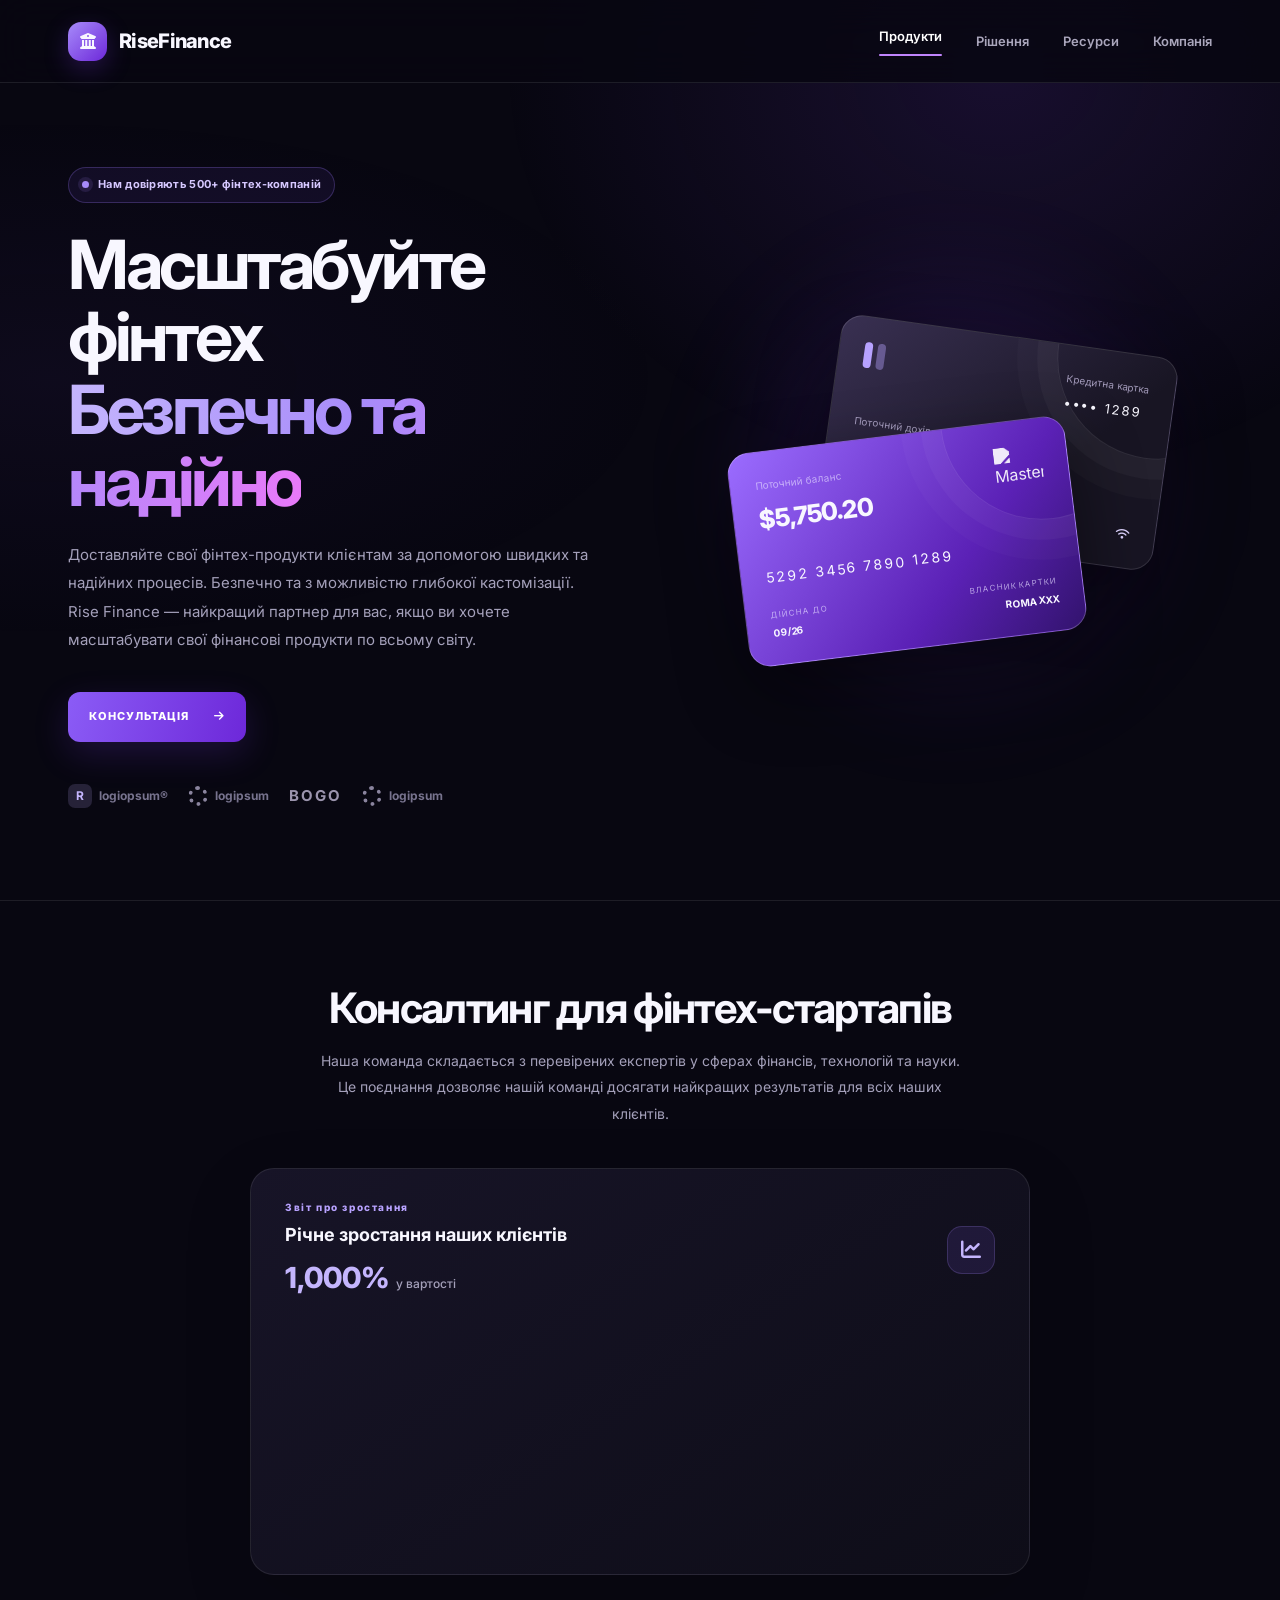
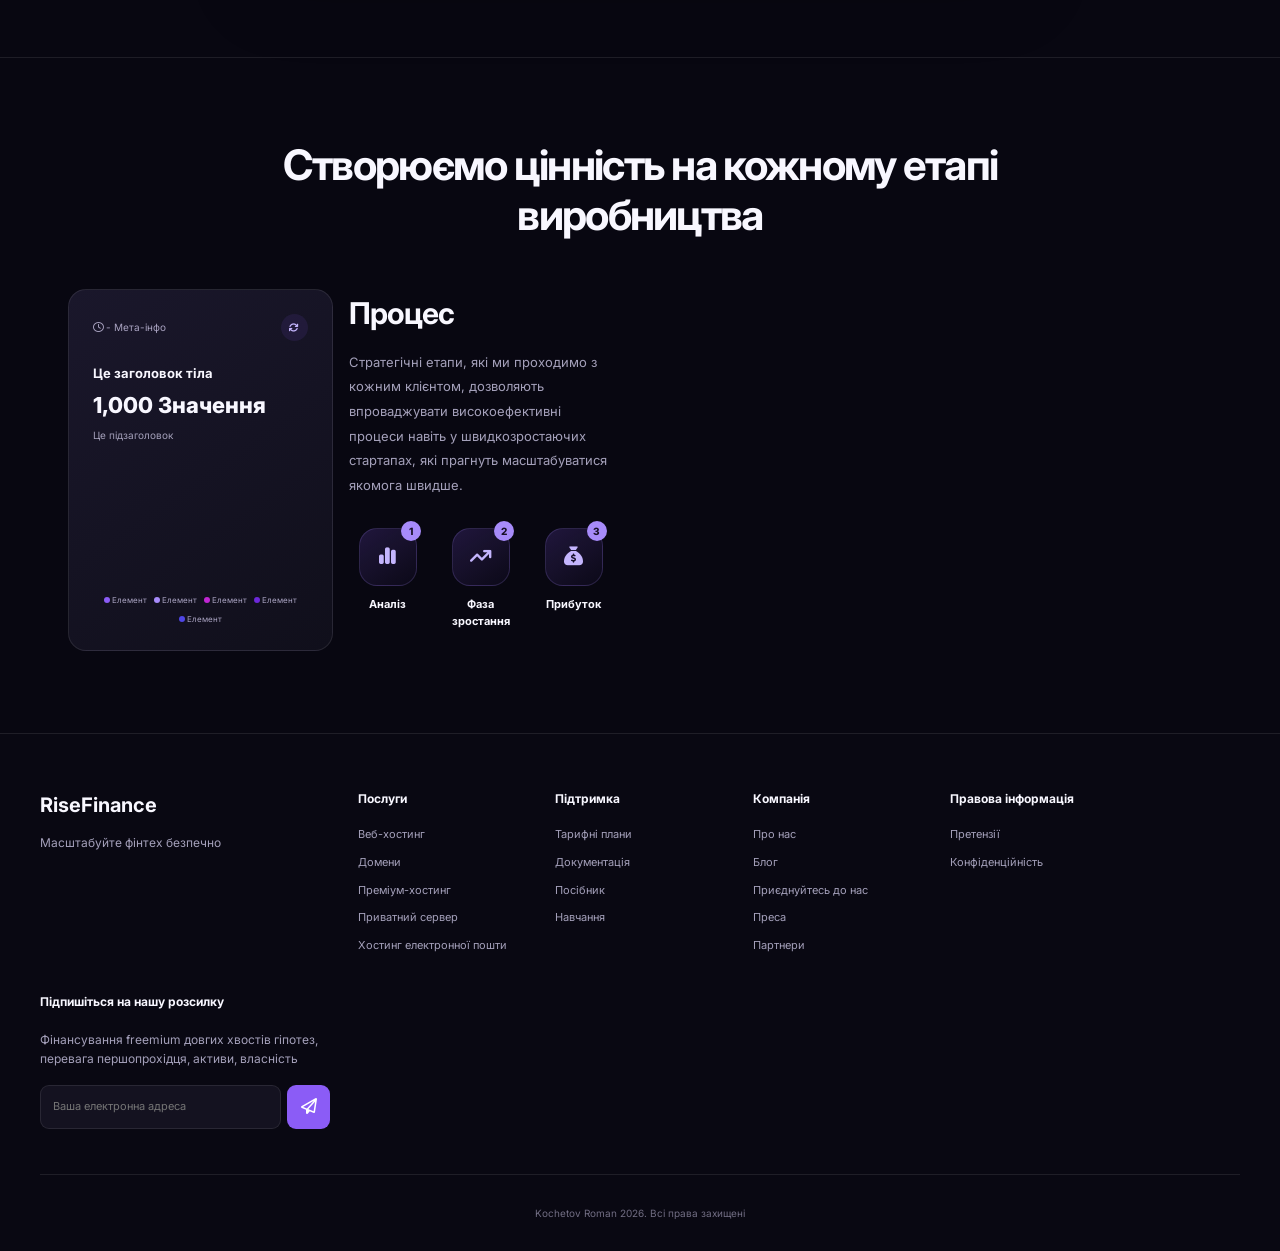
==== index.html @ ac450355 "Remove empty meta-card div from index.html" ====
<!DOCTYPE html>
<html lang="uk">
<head>
  <meta charset="UTF-8">
  <meta name="viewport" content="width=device-width, initial-scale=1.0, user-scalable=yes">
  <title>RiseFinance | Масштабуйте фінтех безпечно та надійно</title>
  <meta name="description" content="Безпечна фінтех-інфраструктура, платежі та аналітика для зростаючого бізнесу.">

  <!-- Tailwind CSS CDN -->
  <script src="https://cdn.tailwindcss.com"></script>

  <!-- Font Awesome Icons -->
  <link rel="stylesheet" href="https://cdnjs.cloudflare.com/ajax/libs/font-awesome/6.6.0/css/all.min.css">

  <!-- Google Fonts Inter -->
  <link href="https://fonts.googleapis.com/css2?family=Inter:opsz,wght@14..32,300;14..32,400;14..32,500;14..32,600;14..32,700;14..32,800&display=swap" rel="stylesheet">

  <!-- Chart.js -->
  <script src="https://cdn.jsdelivr.net/npm/chart.js@4.4.0/dist/chart.umd.min.js"></script>

  <!-- Власні стилі -->
  <link rel="stylesheet" href="assets/css/style.css">
</head>
<body>

  <!-- ==================== ШАПКА ==================== -->
  <header class="main-header">
    <div class="header-container">
      <a href="#home" class="logo-wrapper" aria-label="Головна RiseFinance">
        <div class="logo-icon">
          <i class="fa-solid fa-building-columns"></i>
        </div>
        <span class="logo-text">RiseFinance</span>
      </a>
      <nav class="desktop-nav">
        <a href="#home" data-section="home" class="nav-link active">Продукти</a>
        <a href="#solutions" data-section="solutions" class="nav-link">Рішення</a>
        <a href="#resources" data-section="resources" class="nav-link">Ресурси</a>
        <a href="#company" data-section="company" class="nav-link">Компанія</a>
      </nav>
      <button class="mobile-menu-btn" id="mobileMenuBtn" aria-label="Відкрити меню">
        <i class="fa-solid fa-bars"></i>
      </button>
    </div>
  </header>

  <!-- ==================== HOME ==================== -->
  <section id="home-section" class="page-section active-section">
    <div class="hero-section">
      <div class="hero-container">
        <div class="hero-grid">

          <div class="hero-left">
            <div class="trust-badge">
              <span class="live-dot"></span>
              <span>Нам довіряють 500+ фінтех-компаній</span>
            </div>
            <h1 class="text-6xl lg:text-7xl font-bold leading-tight">
              Масштабуйте фінтех<br>
              <span class="bg-gradient-to-r from-purple-400 via-violet-400 to-fuchsia-400 bg-clip-text text-transparent">
                Безпечно та надійно
              </span>
            </h1>
            <p class="hero-text">
              Доставляйте свої фінтех-продукти клієнтам за допомогою швидких та надійних процесів.
              Безпечно та з можливістю глибокої кастомізації. Rise Finance — найкращий партнер для вас, якщо ви хочете масштабувати свої фінансові продукти по всьому світу.
            </p>

            <button class="consultation-button" id="consultationBtn" type="button">
              КОНСУЛЬТАЦІЯ <i class="fa-solid fa-arrow-right"></i>
            </button>

            <div class="company-row">
              <div class="company-chip"><div class="chip-icon">R</div><span>logiopsum®</span></div>
              <div class="company-chip"><div class="chip-dots"></div><span>logipsum</span></div>
              <div class="bogo-chip">BOGO</div>
              <div class="company-chip"><div class="chip-dots"></div><span>logipsum</span></div>
            </div>
          </div>

          <div class="hero-right">
            <div class="cards-stack">
              <div class="card-back">
                <div class="card-back-header">
                  <div class="card-stripes">
                    <div class="stripe"></div>
                    <div class="stripe"></div>
                  </div>
                  <div class="card-back-label">
                    <p class="label-small">Кредитна картка</p>
                    <p class="label-number">•••• 1289</p>
                  </div>
                </div>
                <div class="card-back-body">
                  <p class="label-small">Поточний дохід</p>
                  <p class="amount-zero">$0.00</p>
                </div>
                <div class="card-back-footer">
                  <span>09/26</span>
                  <i class="fa-solid fa-wifi"></i>
                </div>
              </div>
              <div class="card-front">
                <div class="card-front-header">
                  <div>
                    <p class="label-small">Поточний баланс</p>
                    <p class="amount-main">$5,750.20</p>
                  </div>
                  <img src="https://upload.wikimedia.org/wikipedia/commons/a/a4/Mastercard_2019_logo.svg" alt="Mastercard" class="mastercard-logo">
                </div>
                <div class="card-number-row">
                  <span>5292 3456 7890 1289</span>
                </div>
                <div class="card-front-footer">
                  <div><p class="label-tiny">ДІЙСНА ДО</p><p class="value-bold">09/26</p></div>
                  <div class="text-right"><p class="label-tiny">ВЛАСНИК КАРТКИ</p><p class="value-bold">ROMA XXX </p></div>
                </div>
              </div>
            </div>
          </div>

        </div>
      </div>
    </div>

    <!-- CONSULTING -->
    <div class="consulting-section">
      <div class="consulting-container">
        <h2 class="consulting-heading">Консалтинг для фінтех-стартапів</h2>
        <p class="consulting-subtext">
          Наша команда складається з перевірених експертів у сферах фінансів, технологій та науки. Це поєднання дозволяє
          нашій команді досягати найкращих результатів для всіх наших клієнтів.
        </p>

        <div class="growth-card">
          <div class="growth-card-header">
            <div>
              <div class="growth-label">Звіт про зростання</div>
              <h3 class="growth-title">Річне зростання наших клієнтів</h3>
              <div class="growth-percent">1,000% <span>у вартості</span></div>
            </div>
            <div class="growth-icon">
              <i class="fa-solid fa-chart-line"></i>
            </div>
          </div>
          <div class="chart-area">
            <canvas id="growthChart"></canvas>
          </div>
        </div>
      </div>
    </div>

    <!-- VALUE -->
    <div class="value-section">
      <div class="value-container">
        <h2 class="value-heading">Створюємо цінність на кожному етапі виробництва</h2>

        <div class="value-two-columns">
          <div class="value-left-col">
            <div class="meta-card">
              <div class="meta-box">
                <div class="meta-header">
                  <span><i class="fa-regular fa-clock"></i> - Мета-інфо</span>
                  <div class="refresh-circle" id="refreshPieBtn">
                    <i class="fa-solid fa-arrows-rotate"></i>
                  </div>
                </div>
                <h3 class="meta-body-title">Це заголовок тіла</h3>
                <div class="meta-big-value">1,000 Значення</div>
                <p class="meta-subtitle">Це підзаголовок</p>

                <div class="pie-wrapper">
                  <canvas id="pieChartCanvas"></canvas>
                </div>

                <div class="legend-row">
                  <span><i class="legend-dot" style="background:#8b5cf6"></i> Елемент</span>
                  <span><i class="legend-dot" style="background:#a78bfa"></i> Елемент</span>
                  <span><i class="legend-dot" style="background:#c026d3"></i> Елемент</span>
                  <span><i class="legend-dot" style="background:#6d28d9"></i> Елемент</span>
                  <span><i class="legend-dot" style="background:#4f46e5"></i> Елемент</span>
                </div>
              </div>
            </div>

            
          <div class="value-right-col">
            <div class="process-badge-wrapper">
              <h3 class="process-main-title">Процес</h3>
            </div>
            <p class="process-description">
              Стратегічні етапи, які ми проходимо з кожним клієнтом, дозволяють впроваджувати високоефективні процеси навіть у швидкозростаючих стартапах, які прагнуть масштабуватися якомога швидше.
            </p>

            <div class="steps-wrapper">
              <div class="step-item">
                <div class="step-icon-bg"><i class="fa-solid fa-chart-simple"></i></div>
                <div class="step-number">1</div>
                <div class="step-name">Аналіз</div>
              </div>
              <div class="step-item">
                <div class="step-icon-bg"><i class="fa-solid fa-arrow-trend-up"></i></div>
                <div class="step-number">2</div>
                <div class="step-name">Фаза зростання</div>
              </div>
              <div class="step-item">
                <div class="step-icon-bg"><i class="fa-solid fa-sack-dollar"></i></div>
                <div class="step-number">3</div>
                <div class="step-name">Прибуток</div>
              </div>
            </div>
          </div>
        </div>
      </div>
    </div>
  </section>

  <!-- ==================== SOLUTIONS ==================== -->
  <section id="solutions-section" class="page-section" style="display: none;">
    <div class="section-content">
      <h2 class="section-title">Наші рішення</h2>
      <p class="section-subtitle">Фінтех-рішення корпоративного рівня для сучасного банкінгу, платежів та кредитування.</p>
      <div class="solutions-grid">
        <div class="solution-card">
          <i class="fa-solid fa-globe"></i>
          <h3>Транскордонні платежі</h3>
          <p>Швидкі та безпечні міжнародні перекази за конкурентними тарифами.</p>
        </div>
        <div class="solution-card">
          <i class="fa-solid fa-shield"></i>
          <h3>Захист від шахрайства</h3>
          <p>Системи виявлення та запобігання шахрайству на базі ШІ.</p>
        </div>
        <div class="solution-card">
          <i class="fa-solid fa-chart-line"></i>
          <h3>Панель аналітики</h3>
          <p>Інструменти фінансової звітності та аналізу в реальному часі.</p>
        </div>
        <div class="solution-card">
          <i class="fa-solid fa-mobile-alt"></i>
          <h3>Мобільний SDK</h3>
          <p>Інтегруйте фінтех-можливості у свій мобільний додаток.</p>
        </div>
      </div>
    </div>
  </section>

  <!-- ==================== RESOURCES ==================== -->
  <section id="resources-section" class="page-section" style="display: none;">
    <div class="section-content">
      <h2 class="section-title">Ресурси</h2>
      <p class="section-subtitle">Документація, посібники та API-довідники, які допоможуть вам з інтеграцією.</p>
      <div class="resources-grid">
        <div class="resource-card">
          <i class="fa-solid fa-book"></i>
          <h3>Документація</h3>
          <p>Вичерпна документація API та посібники з інтеграції.</p>
        </div>
        <div class="resource-card">
          <i class="fa-solid fa-video"></i>
          <h3>Відеоуроки</h3>
          <p>Покрокові відеоінструкції для розробників.</p>
        </div>
        <div class="resource-card">
          <i class="fa-solid fa-headset"></i>
          <h3>Центр підтримки</h3>
          <p>Цілодобова технічна підтримка та форум спільноти.</p>
        </div>
      </div>

      <div class="news-heading-row">
        <div>
          <p class="eyebrow">ІНСАЙТИ ТА ОНОВЛЕННЯ</p>
          <h3 class="news-section-title">Останнє від RiseFinance</h3>
        </div>
        <span class="news-live-label"><span class="live-dot"></span> Оновлення</span>
      </div>
      <div class="news-grid" id="newsGrid">
        <div class="news-loading">Завантаження останніх оновлень…</div>
      </div>
    </div>
  </section>

  <!-- ==================== COMPANY ==================== -->
  <section id="company-section" class="page-section" style="display: none;">
    <div class="section-content">
      <h2 class="section-title">Компанія</h2>
      <p class="section-subtitle">Про нас, кар'єра та прес-релізи.</p>
      <div class="company-grid">
        <div class="company-card">
          <i class="fa-solid fa-users"></i>
          <h3>Наша місія</h3>
          <p>Демократизація доступу до фінансових технологій у всьому світі.</p>
        </div>
        <div class="company-card">
          <i class="fa-solid fa-rocket"></i>
          <h3>Приєднуйтесь до нас</h3>
          <p>Ми наймаємо! Перегляньте наші відкриті вакансії.</p>
        </div>
        <div class="company-card">
          <i class="fa-solid fa-newspaper"></i>
          <h3>Преса</h3>
          <p>Останні новини та матеріали в медіа.</p>
        </div>
      </div>
    </div>
  </section>

  <!-- ==================== ФУТЕР ==================== -->
  <footer class="site-footer">
    <div class="footer-grid-container">
      <div class="footer-brand-col">
        <h3 class="footer-logo-text">RiseFinance</h3>
        <p class="footer-tagline">Масштабуйте фінтех безпечно</p>
      </div>

      <div class="footer-col">
        <h4>Послуги</h4>
        <ul>
          <li>Веб-хостинг</li>
          <li>Домени</li>
          <li>Преміум-хостинг</li>
          <li>Приватний сервер</li>
          <li>Хостинг електронної пошти</li>
        </ul>
      </div>

      <div class="footer-col">
        <h4>Підтримка</h4>
        <ul>
          <li>Тарифні плани</li>
          <li>Документація</li>
          <li>Посібник</li>
          <li>Навчання</li>
        </ul>
      </div>

      <div class="footer-col">
        <h4>Компанія</h4>
        <ul>
          <li>Про нас</li>
          <li>Блог</li>
          <li>Приєднуйтесь до нас</li>
          <li>Преса</li>
          <li>Партнери</li>
        </ul>
      </div>

      <div class="footer-col">
        <h4>Правова інформація</h4>
        <ul>
          <li>Претензії</li>
          <li>Конфіденційність</li>
        </ul>
      </div>

      <div class="footer-newsletter-col">
        <h4>Підпишіться на нашу розсилку</h4>
        <p class="newsletter-text">
          Фінансування freemium довгих хвостів гіпотез, перевага першопрохідця, активи, власність
        </p>
        <form class="newsletter-input-group" id="newsletterForm">
          <input type="email" id="newsletterEmail" name="email" placeholder="Ваша електронна адреса" aria-label="Ваша електронна адреса" required maxlength="255">
          <button id="subscribeBtn" type="submit" aria-label="Підписатися">
            <i class="fa-regular fa-paper-plane"></i>
          </button>
        </form>
      </div>
    </div>

    <div class="footer-copyright">
       <p>Kochetov Roman 2026. Всі права захищені</p>
    </div>
  </footer>

  <!-- ==================== МОДАЛКА КОНСУЛЬТАЦІЇ ==================== -->
  <div class="modal-backdrop" id="consultationModal" aria-hidden="true">
    <div class="consultation-modal" role="dialog" aria-modal="true" aria-labelledby="consultationTitle">
      <button class="modal-close" id="closeConsultation" aria-label="Закрити діалог">
        <i class="fa-solid fa-xmark"></i>
      </button>
      <p class="eyebrow">ДАВАЙТЕ ПОГОВОРИМО</p>
      <h2 id="consultationTitle">Побудуйте наступний фінтех-рубіж.</h2>
      <p class="modal-description">Розкажіть нам трохи про ваш проект. Наша команда зв'яжеться з вами.</p>
      <form id="consultationForm" class="consultation-form">
        <label>Ваше ім'я
          <input type="text" name="name" placeholder="Олександр Морган" maxlength="100" required>
        </label>
        <label>Робоча пошта
          <input type="email" name="email" placeholder="you@company.com" maxlength="255" required>
        </label>
        <label>Чим ми можемо допомогти?
          <textarea name="message" placeholder="Розкажіть про ваші цілі…" rows="4" maxlength="4000" required></textarea>
        </label>
        <button class="consultation-button modal-submit" type="submit">
          НАДІСЛАТИ ЗАПИТ <i class="fa-solid fa-arrow-right"></i>
        </button>
      </form>
    </div>
  </div>

  <!-- Toast -->
  <div id="toastNotification" class="toast-notification hidden">
    <span>OK</span>
  </div>

  <!-- Mobile menu -->
  <div id="mobileNavOverlay" class="mobile-nav-overlay"></div>
  <nav id="mobileNav" class="mobile-nav">
    <button id="closeMobileNav" class="close-mobile-btn" aria-label="Закрити">
      <i class="fa-solid fa-xmark"></i>
    </button>
    <a href="#home" class="mobile-nav-link active" data-section="home">Продукти</a>
    <a href="#solutions" class="mobile-nav-link" data-section="solutions">Рішення</a>
    <a href="#resources" class="mobile-nav-link" data-section="resources">Ресурси</a>
    <a href="#company" class="mobile-nav-link" data-section="company">Компанія</a>
  </nav>

  <!-- ГОЛОВНИЙ СКРИПТ -->
  <script type="module" src="assets/js/main.js"></script>
</body>
</html>
---- assets/css/style.css ----
@import url('https://fonts.googleapis.com/css2?family=Inter:wght@300;400;500;600;700;800&display=swap');
:root{--bg:#080711;--surface:#11101d;--surface-2:#171527;--text:#f8f7ff;--muted:#a4a0ba;--purple:#8b5cf6;--purple-2:#c084fc;--line:rgba(255,255,255,.09);--radius:22px;--max:1200px}*{box-sizing:border-box}html{scroll-behavior:smooth;scroll-padding-top:90px}body{margin:0;background:var(--bg);color:var(--text);font-family:Inter,system-ui,sans-serif;line-height:1.6}body:before{content:"";position:fixed;inset:0;z-index:-1;pointer-events:none;background:radial-gradient(ellipse at 78% 8%,rgba(100,52,180,.18),transparent 35%),radial-gradient(ellipse at 4% 42%,rgba(69,42,130,.1),transparent 35%)}a{color:inherit;text-decoration:none}button,input,textarea{font:inherit}button{cursor:pointer}.main-header{position:sticky;top:0;z-index:50;background:rgba(8,7,17,.84);backdrop-filter:blur(18px);border-bottom:1px solid var(--line)}.header-container{max-width:var(--max);height:82px;margin:auto;padding:0 28px;display:flex;align-items:center;justify-content:space-between}.logo-wrapper{display:flex;align-items:center;gap:12px}.logo-icon{display:grid;place-items:center;width:39px;height:39px;border-radius:13px;background:linear-gradient(135deg,#a78bfa,#6d28d9);box-shadow:0 8px 25px #7c3aed40}.logo-text{font-weight:800;font-size:20px;letter-spacing:-.7px}.desktop-nav{display:flex;align-items:center;gap:34px}.nav-link{color:#aaa6bc;font-size:13px;font-weight:600;transition:.2s}.nav-link:hover,.nav-link.active{color:#fff}.nav-link.active:after{content:"";display:block;height:2px;background:var(--purple-2);border-radius:3px;margin-top:8px}.mobile-menu-btn{display:none;background:none;color:#fff;border:0;font-size:22px}.page-section{animation:fadeIn .35s ease}.page-section[style*="display: none"]{display:none!important}@keyframes fadeIn{from{opacity:.3;transform:translateY(5px)}to{opacity:1;transform:none}}.hero-section{position:relative;overflow:hidden}.hero-container,.consulting-container,.value-container,.section-content{max-width:var(--max);margin:auto;padding-left:28px;padding-right:28px}.hero-container{padding-top:84px;padding-bottom:92px}.hero-grid{display:grid;grid-template-columns:1.05fr .95fr;gap:50px;align-items:center}.trust-badge,.news-live-label{display:inline-flex;align-items:center;gap:9px;padding:8px 13px;border:1px solid #9b79f544;background:#8b5cf615;color:#d6c8ff;border-radius:99px;font-size:11px;font-weight:700;letter-spacing:.3px}.live-dot{width:7px;height:7px;border-radius:50%;background:#a78bfa;box-shadow:0 0 0 4px #a78bfa20}.hero-left h1{font-size:clamp(43px,5.3vw,72px);line-height:1.07;letter-spacing:-3.5px;margin:25px 0 23px}.hero-left h1 span{background:linear-gradient(90deg,#c4b5fd,#a78bfa,#e879f9);background-clip:text;-webkit-background-clip:text;color:transparent}.hero-text{max-width:520px;color:var(--muted);font-size:15px;line-height:1.9}.consultation-button{border:0;display:inline-flex;align-items:center;gap:25px;padding:16px 21px;border-radius:12px;margin-top:22px;background:linear-gradient(105deg,#8b5cf6,#6d28d9);color:white;font-size:11px;font-weight:800;letter-spacing:1px;box-shadow:0 12px 35px #7c3aed30;transition:transform .2s,box-shadow .2s}.consultation-button:hover{transform:translateY(-2px);box-shadow:0 15px 38px #7c3aed55}.company-row{display:flex;align-items:center;gap:20px;flex-wrap:wrap;margin-top:42px;color:#77738e;font-size:12px;font-weight:700}.company-chip{display:flex;align-items:center;gap:7px}.chip-icon{display:grid;place-items:center;width:24px;height:24px;border-radius:7px;background:#262238;color:#c4b5fd}.chip-dots{width:20px;height:20px;border:4px dotted #8a849e;border-radius:50%}.bogo-chip{font-size:15px;letter-spacing:2px;color:#9b94ad}.hero-right{min-height:440px;display:grid;place-items:center;position:relative}.hero-right:before{content:"";position:absolute;width:390px;height:390px;border-radius:50%;background:#7c3aed20;filter:blur(55px)}.cards-stack{width:min(100%,430px);height:360px;position:relative;perspective:900px}.card-back,.card-front{position:absolute;width:340px;height:215px;border-radius:22px;padding:25px;box-shadow:0 28px 70px #0007;overflow:hidden}.card-back{top:28px;right:0;transform:rotate(8deg);background:linear-gradient(135deg,#393052,#181523 65%);border:1px solid #ffffff20}.card-front{left:0;bottom:18px;transform:rotate(-7deg);background:linear-gradient(130deg,#9b6cff,#5b21b6 65%,#32136d);border:1px solid #ffffff38}.card-front:after,.card-back:after{content:"";position:absolute;width:200px;height:200px;border:1px solid #ffffff19;border-radius:50%;right:-80px;top:-100px;box-shadow:0 0 0 20px #ffffff08,0 0 0 40px #ffffff05}.card-back-header,.card-front-header{display:flex;justify-content:space-between;align-items:flex-start}.card-stripes{display:flex;gap:5px}.stripe{height:26px;width:8px;border-radius:5px;background:#b7a2ff}.stripe:nth-child(2){opacity:.4}.label-small{font-size:10px;color:#e3d9ffad;margin:0 0 6px}.label-number{font-size:13px;letter-spacing:2px;margin:0}.card-back-body{margin-top:28px}.amount-zero{font-size:25px;font-weight:700;margin:0}.card-back-footer{display:flex;justify-content:space-between;margin-top:17px;color:#ded4ff;font-size:11px}.amount-main{font-size:25px;font-weight:800;letter-spacing:-1px;margin:0}.mastercard-logo{width:48px;height:auto;filter:brightness(0) invert(1);opacity:.9}.card-number-row{font-size:14px;letter-spacing:2px;margin-top:28px}.card-front-footer{display:flex;justify-content:space-between;margin-top:20px}.label-tiny{font-size:8px;letter-spacing:1px;margin:0;color:#e3d9ffb5}.value-bold{font-size:10px;font-weight:700;margin:3px 0}.text-right{text-align:right}.consulting-section,.value-section{padding:82px 0;border-top:1px solid var(--line)}.consulting-heading,.value-heading{font-size:clamp(28px,3.5vw,42px);letter-spacing:-1.7px;line-height:1.2;text-align:center;margin:0 auto 15px;max-width:720px}.consulting-subtext{color:var(--muted);text-align:center;max-width:650px;margin:0 auto 40px;font-size:14px;line-height:1.9}.growth-card{max-width:780px;margin:auto;padding:30px 34px;border:1px solid var(--line);border-radius:24px;background:linear-gradient(145deg,#171427,#0e0d18);box-shadow:0 25px 70px #0002}.growth-card-header{display:flex;justify-content:space-between;gap:20px;align-items:center}.growth-label,.eyebrow{font-size:10px;color:#b8a2ff;letter-spacing:1.6px;font-weight:800}.growth-title{font-size:18px;margin:6px 0}.growth-percent{font-size:29px;font-weight:800;color:#c4b5fd}.growth-percent span{font-size:12px;font-weight:500;color:var(--muted)}.growth-icon{width:48px;height:48px;display:grid;place-items:center;background:#8b5cf620;border:1px solid #a78bfa35;border-radius:15px;color:#c4b5fd;font-size:20px}.chart-area{height:220px;margin-top:22px}.value-heading{margin-bottom:48px}.value-two-columns{display:grid;grid-template-columns:1fr 1fr;gap:54px;align-items:center}.value-left-col{display:grid;grid-template-columns:1fr 1fr;gap:16px}.meta-card{padding:10px;background:linear-gradient(145deg,#1a172b,#100f1b);border:1px solid var(--line);border-radius:18px;min-width:0}.meta-box{padding:14px}.meta-header{display:flex;justify-content:space-between;align-items:center;color:#a9a3c1;font-size:10px}.refresh-circle{width:27px;height:27px;border-radius:50%;display:grid;place-items:center;background:#8b5cf61a;color:#c4b5fd;cursor:pointer}.meta-body-title{font-size:13px;margin:22px 0 5px}.meta-big-value{font-size:22px;font-weight:800}.meta-subtitle{font-size:10px;color:var(--muted);margin:3px 0}.pie-wrapper{height:130px;margin:15px auto 6px;max-width:160px}.legend-row{display:flex;gap:7px;justify-content:center;flex-wrap:wrap;font-size:8px;color:#a9a3c1}.legend-dot{display:inline-block;width:6px;height:6px;border-radius:50%}.process-main-title{font-size:30px;letter-spacing:-1px;margin:0 0 12px}.process-description{font-size:13px;color:var(--muted);line-height:1.9}.steps-wrapper{display:flex;justify-content:space-between;gap:15px;margin-top:30px}.step-item{position:relative;flex:1;text-align:center}.step-icon-bg{width:58px;height:58px;margin:auto auto 10px;display:grid;place-items:center;border-radius:18px;background:linear-gradient(145deg,#8b5cf630,#8b5cf608);border:1px solid #a78bfa30;color:#c4b5fd;font-size:19px}.step-number{position:absolute;top:-7px;left:calc(50% + 13px);width:20px;height:20px;display:grid;place-items:center;background:#a78bfa;color:#171027;border-radius:50%;font-size:10px;font-weight:800}.step-name{font-size:11px;font-weight:700}.section-content{padding-top:90px;padding-bottom:100px;min-height:60vh}.section-title{font-size:clamp(34px,5vw,54px);letter-spacing:-2px;margin:0 0 12px}.section-subtitle{max-width:660px;color:var(--muted);font-size:15px;margin:0 0 42px;line-height:1.8}.solutions-grid,.resources-grid,.company-grid{display:grid;grid-template-columns:repeat(3,minmax(0,1fr));gap:18px}.solution-card,.resource-card,.company-card{padding:28px;border:1px solid var(--line);border-radius:20px;background:linear-gradient(145deg,#171527,#0f0e19);transition:transform .2s,border-color .2s}.solution-card:hover,.resource-card:hover,.company-card:hover{transform:translateY(-4px);border-color:#9b79f566}.solution-card>i,.resource-card>i,.company-card>i{width:46px;height:46px;display:grid;place-items:center;border-radius:14px;background:#8b5cf61b;color:#c4b5fd;font-size:19px}.solution-card h3,.resource-card h3,.company-card h3{font-size:17px;margin:22px 0 8px}.solution-card p,.resource-card p,.company-card p{font-size:13px;line-height:1.8;color:var(--muted);margin:0}.news-heading-row{display:flex;align-items:end;justify-content:space-between;margin:70px 0 24px}.news-section-title{font-size:27px;letter-spacing:-.8px;margin:5px 0 0}.news-grid{display:grid;grid-template-columns:repeat(3,minmax(0,1fr));gap:18px}.news-card{overflow:hidden;border:1px solid var(--line);border-radius:19px;background:#11101d}.news-image{display:block;width:100%;height:175px;object-fit:cover;background:#201a35}.news-copy{padding:22px}.news-date{font-size:10px;color:#b5a4ee;letter-spacing:.6px}.news-copy h3{font-size:16px;line-height:1.5;margin:10px 0}.news-copy p{font-size:12px;color:var(--muted);line-height:1.8;margin:0}.news-loading{color:var(--muted);font-size:13px}.site-footer{border-top:1px solid var(--line);background:#090812;padding:55px 28px 0}.footer-grid-container{max-width:var(--max);margin:auto;display:grid;grid-template-columns:1.2fr repeat(3,.7fr) 1.2fr;gap:28px}.footer-logo-text{font-size:20px;margin:0}.footer-tagline,.newsletter-text{font-size:12px;color:var(--muted)}.footer-col h4,.footer-newsletter-col h4{font-size:12px;margin:0 0 18px}.footer-col ul{padding:0;list-style:none;margin:0}.footer-col li{font-size:11px;color:var(--muted);margin:10px 0}.newsletter-input-group{display:flex;gap:6px;margin-top:17px}.newsletter-input-group input{width:100%;min-width:0;border:1px solid var(--line);border-radius:9px;padding:12px;background:#141220;color:#fff;font-size:11px;outline:none}.newsletter-input-group input:focus{border-color:#a78bfa}.newsletter-input-group button{width:43px;flex-shrink:0;border:0;border-radius:9px;background:#8b5cf6;color:white}.footer-copyright{max-width:var(--max);margin:45px auto 0;padding:20px 0;border-top:1px solid var(--line);text-align:center;color:#716d83;font-size:10px}.toast-notification{position:fixed;bottom:25px;right:25px;z-index:100;background:#211a36;border:1px solid #9b79f566;padding:14px 19px;border-radius:12px;color:#f7f1ff;font-size:13px;box-shadow:0 15px 40px #0007;opacity:0;transform:translateY(10px);pointer-events:none;transition:.25s}.toast-notification.show{opacity:1;transform:none}.hidden{display:none!important}.modal-backdrop{position:fixed;inset:0;z-index:100;display:none;place-items:center;padding:20px;background:#05040bd9;backdrop-filter:blur(10px)}.modal-backdrop.open{display:grid}.consultation-modal{position:relative;width:min(100%,520px);max-height:90vh;overflow:auto;padding:35px;border:1px solid #a78bfa35;border-radius:24px;background:linear-gradient(145deg,#191629,#0e0d18);box-shadow:0 35px 100px #0009}.modal-close{position:absolute;right:20px;top:20px;border:0;background:#ffffff0d;color:#fff;width:35px;height:35px;border-radius:50%}.consultation-modal h2{font-size:30px;line-height:1.2;letter-spacing:-1px;margin:8px 30px 10px 0}.modal-description{font-size:13px;color:var(--muted);margin-bottom:25px}.consultation-form{display:grid;gap:15px}.consultation-form label{font-size:11px;font-weight:700;color:#ded9ef;display:grid;gap:7px}.consultation-form input,.consultation-form textarea{width:100%;resize:vertical;border:1px solid var(--line);border-radius:10px;padding:12px 13px;background:#0c0b15;color:#fff;outline:none;font-size:13px}.consultation-form input:focus,.consultation-form textarea:focus{border-color:#a78bfa}.modal-submit{width:100%;justify-content:space-between;margin-top:4px}.mobile-nav-overlay{position:fixed;inset:0;z-index:60;background:#0009;display:none}.mobile-nav{position:fixed;right:-300px;top:0;bottom:0;width:min(280px,85vw);z-index:61;background:#11101d;border-left:1px solid var(--line);padding:80px 28px 30px;display:flex;flex-direction:column;gap:22px;transition:right .25s}.mobile-nav.open{right:0}.mobile-nav-overlay.open{display:block}.mobile-nav-link{color:#b8b2ce;font-weight:600}.mobile-nav-link.active{color:#fff}.close-mobile-btn{position:absolute;right:20px;top:20px;background:none;color:#fff;border:0;font-size:22px}
@media(max-width:900px){.hero-grid{gap:20px}.hero-left h1{letter-spacing:-2.5px}.hero-right{min-height:380px}.cards-stack{transform:scale(.88)}.value-two-columns{gap:30px}.value-left-col{grid-template-columns:1fr}.meta-card:nth-child(2){display:none}.footer-grid-container{grid-template-columns:repeat(3,1fr)}.footer-brand-col,.footer-newsletter-col{grid-column:span 3}.solutions-grid,.resources-grid,.company-grid,.news-grid{grid-template-columns:repeat(2,minmax(0,1fr))}}
@media(max-width:640px){.header-container{height:70px;padding:0 20px}.desktop-nav{display:none}.mobile-menu-btn{display:block}.hero-container{padding:55px 20px 65px}.hero-grid{grid-template-columns:1fr;gap:20px}.hero-left h1{font-size:48px;letter-spacing:-2.5px}.hero-text{font-size:13px}.company-row{gap:13px;margin-top:30px}.hero-right{min-height:310px;margin-top:4px}.cards-stack{transform:scale(.78);transform-origin:center top}.consulting-section,.value-section{padding:60px 0}.hero-container,.consulting-container,.value-container,.section-content{padding-left:20px;padding-right:20px}.growth-card{padding:23px 18px}.growth-title{font-size:15px}.chart-area{height:190px}.value-two-columns{grid-template-columns:1fr}.value-left-col{grid-template-columns:1fr}.meta-card:nth-child(2){display:block}.value-heading{margin-bottom:30px}.process-main-title{font-size:26px}.steps-wrapper{gap:8px}.step-icon-bg{width:48px;height:48px;border-radius:14px}.step-name{font-size:10px}.section-content{padding-top:60px;padding-bottom:70px}.section-title{font-size:38px}.solutions-grid,.resources-grid,.company-grid,.news-grid{grid-template-columns:1fr}.solution-card,.resource-card,.company-card{padding:24px}.news-heading-row{margin-top:50px;align-items:start;gap:12px;flex-direction:column}.news-image{height:200px}.site-footer{padding:40px 20px 0}.footer-grid-container{grid-template-columns:repeat(2,1fr);gap:28px 18px}.footer-brand-col,.footer-newsletter-col{grid-column:span 2}.consultation-modal{padding:28px 22px}.consultation-modal h2{font-size:26px}.toast-notification{left:16px;right:16px;bottom:16px;text-align:center}}
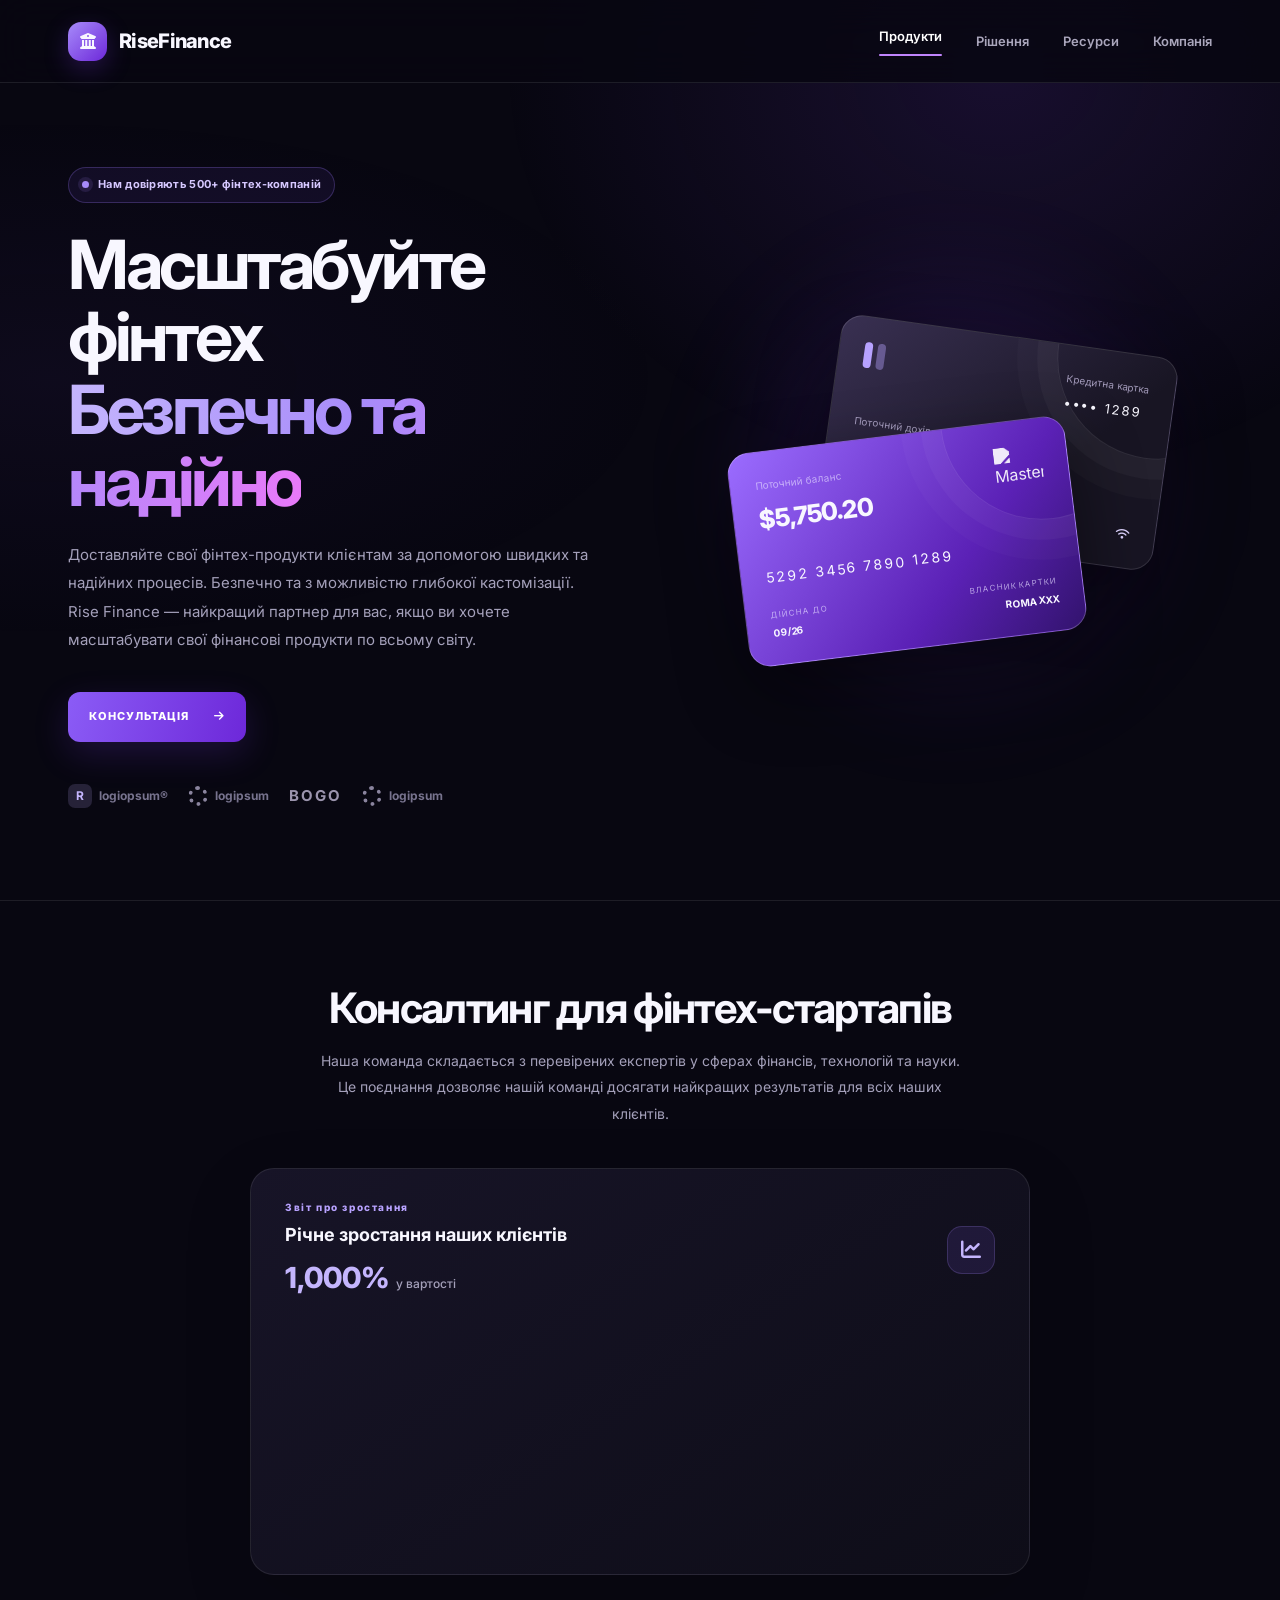
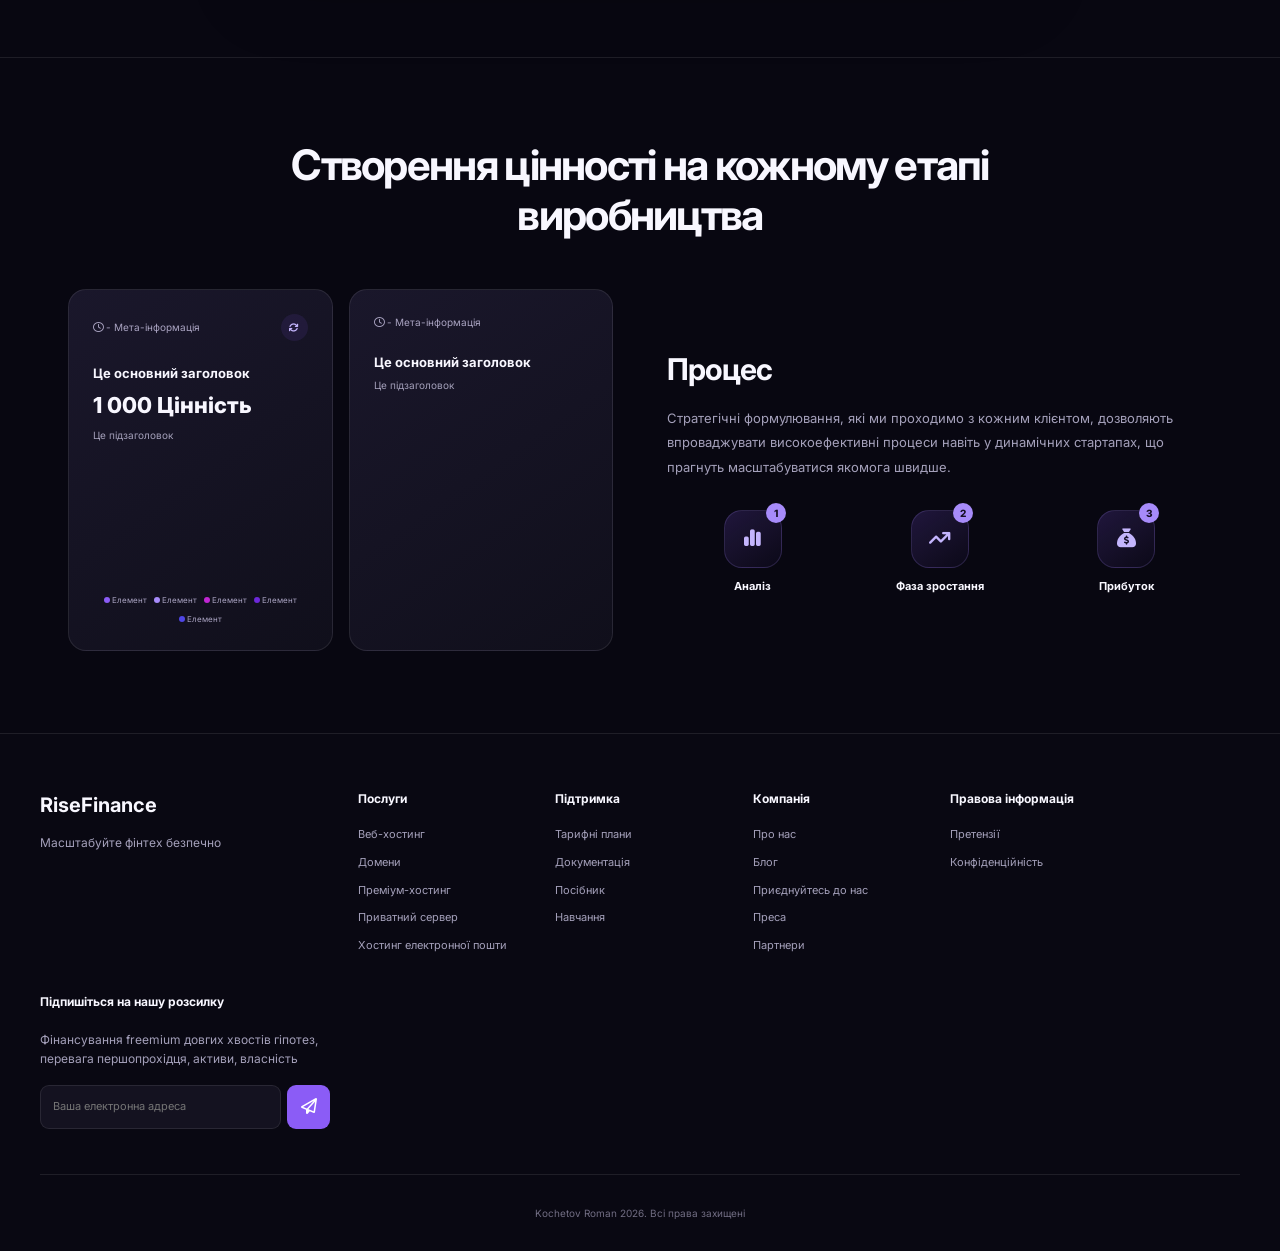
==== commit f127c1a7: "Refactor value section in index.html" ====
--- a/index.html
+++ b/index.html
@@ -150,70 +150,86 @@
       </div>
     </div>
 
-    <!-- VALUE -->
-    <div class="value-section">
-      <div class="value-container">
-        <h2 class="value-heading">Створюємо цінність на кожному етапі виробництва</h2>
-
-        <div class="value-two-columns">
-          <div class="value-left-col">
-            <div class="meta-card">
-              <div class="meta-box">
-                <div class="meta-header">
-                  <span><i class="fa-regular fa-clock"></i> - Мета-інфо</span>
-                  <div class="refresh-circle" id="refreshPieBtn">
-                    <i class="fa-solid fa-arrows-rotate"></i>
-                  </div>
-                </div>
-                <h3 class="meta-body-title">Це заголовок тіла</h3>
-                <div class="meta-big-value">1,000 Значення</div>
-                <p class="meta-subtitle">Це підзаголовок</p>
-
-                <div class="pie-wrapper">
-                  <canvas id="pieChartCanvas"></canvas>
-                </div>
-
-                <div class="legend-row">
-                  <span><i class="legend-dot" style="background:#8b5cf6"></i> Елемент</span>
-                  <span><i class="legend-dot" style="background:#a78bfa"></i> Елемент</span>
-                  <span><i class="legend-dot" style="background:#c026d3"></i> Елемент</span>
-                  <span><i class="legend-dot" style="background:#6d28d9"></i> Елемент</span>
-                  <span><i class="legend-dot" style="background:#4f46e5"></i> Елемент</span>
-                </div>
+    <!-- VALUE СЕКЦІЯ -->
+<div class="value-section">
+  <div class="value-container">
+    <h2 class="value-heading">Створення цінності на кожному етапі виробництва</h2>
+    
+    <div class="value-two-columns">
+      <div class="value-left-col">
+        <div class="meta-card">
+          <div class="meta-box">
+            <div class="meta-header">
+              <span><i class="fa-regular fa-clock"></i> - Мета-інформація</span>
+              <div class="refresh-circle" id="refreshPieBtn">
+                <i class="fa-solid fa-arrows-rotate"></i>
               </div>
             </div>
-
+            <h3 class="meta-body-title">Це основний заголовок</h3>
+            <div class="meta-big-value">1 000 Цінність</div>
+            <p class="meta-subtitle">Це підзаголовок</p>
             
-          <div class="value-right-col">
-            <div class="process-badge-wrapper">
-              <h3 class="process-main-title">Процес</h3>
-            </div>
-            <p class="process-description">
-              Стратегічні етапи, які ми проходимо з кожним клієнтом, дозволяють впроваджувати високоефективні процеси навіть у швидкозростаючих стартапах, які прагнуть масштабуватися якомога швидше.
-            </p>
-
-            <div class="steps-wrapper">
-              <div class="step-item">
-                <div class="step-icon-bg"><i class="fa-solid fa-chart-simple"></i></div>
-                <div class="step-number">1</div>
-                <div class="step-name">Аналіз</div>
-              </div>
-              <div class="step-item">
-                <div class="step-icon-bg"><i class="fa-solid fa-arrow-trend-up"></i></div>
-                <div class="step-number">2</div>
-                <div class="step-name">Фаза зростання</div>
-              </div>
-              <div class="step-item">
-                <div class="step-icon-bg"><i class="fa-solid fa-sack-dollar"></i></div>
-                <div class="step-number">3</div>
-                <div class="step-name">Прибуток</div>
-              </div>
-            </div>
-          </div>
-        </div>
-      </div>
-    </div>
-  </section>
+            <div class="pie-wrapper">
+              <canvas id="pieChartCanvas"></canvas>
+            </div>
+            
+            <div class="legend-row">
+              <span><i class="legend-dot" style="background:#8b5cf6"></i> Елемент</span>
+              <span><i class="legend-dot" style="background:#a78bfa"></i> Елемент</span>
+              <span><i class="legend-dot" style="background:#c026d3"></i> Елемент</span>
+              <span><i class="legend-dot" style="background:#6d28d9"></i> Елемент</span>
+              <span><i class="legend-dot" style="background:#4f46e5"></i> Елемент</span>
+            </div>
+          </div>
+        </div>
+        
+        <div class="meta-card">
+          <div class="meta-box">
+            <div class="meta-header">
+              <span><i class="fa-regular fa-clock"></i> - Мета-інформація</span>
+            </div>
+            <h3 class="meta-body-title">Це основний заголовок</h3>
+            <p class="meta-subtitle">Це підзаголовок</p>
+          </div>
+        </div>
+      </div>
+      
+      <div class="value-right-col">
+        <div class="process-badge-wrapper">
+          <h3 class="process-main-title">Процес</h3>
+        </div>
+        <p class="process-description">
+          Стратегічні формулювання, які ми проходимо з кожним клієнтом, дозволяють впроваджувати високоефективні процеси навіть у динамічних стартапах, що прагнуть масштабуватися якомога швидше.
+        </p>
+        
+        <div class="steps-wrapper">
+          <div class="step-item">
+            <div class="step-icon-bg">
+              <i class="fa-solid fa-chart-simple"></i>
+            </div>
+            <div class="step-number">1</div>
+            <div class="step-name">Аналіз</div>
+          </div>
+          <div class="step-item">
+            <div class="step-icon-bg">
+              <i class="fa-solid fa-arrow-trend-up"></i>
+            </div>
+            <div class="step-number">2</div>
+            <div class="step-name">Фаза зростання</div>
+          </div>
+          <div class="step-item">
+            <div class="step-icon-bg">
+              <i class="fa-solid fa-sack-dollar"></i>
+            </div>
+            <div class="step-number">3</div>
+            <div class="step-name">Прибуток</div>
+          </div>
+        </div>
+      </div>
+    </div>
+  </div>
+</div>
+</section>
 
   <!-- ==================== SOLUTIONS ==================== -->
   <section id="solutions-section" class="page-section" style="display: none;">
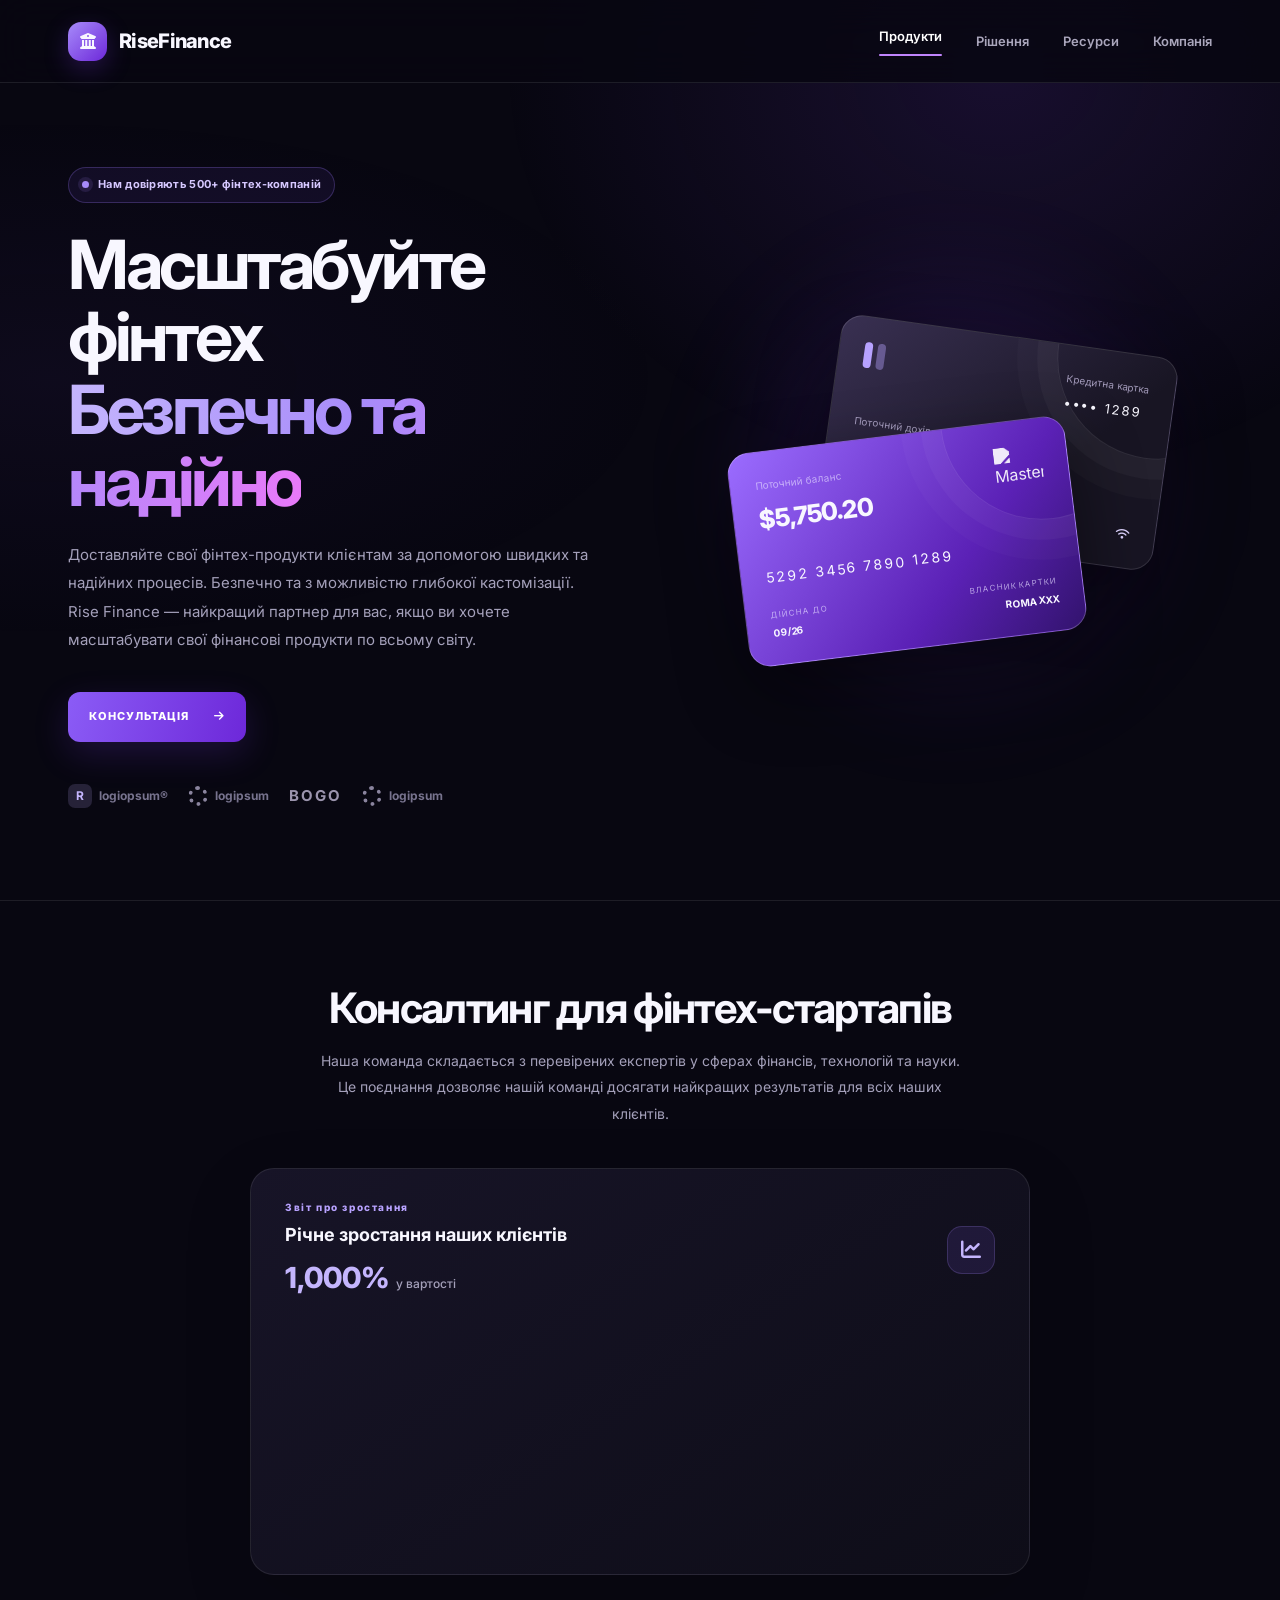
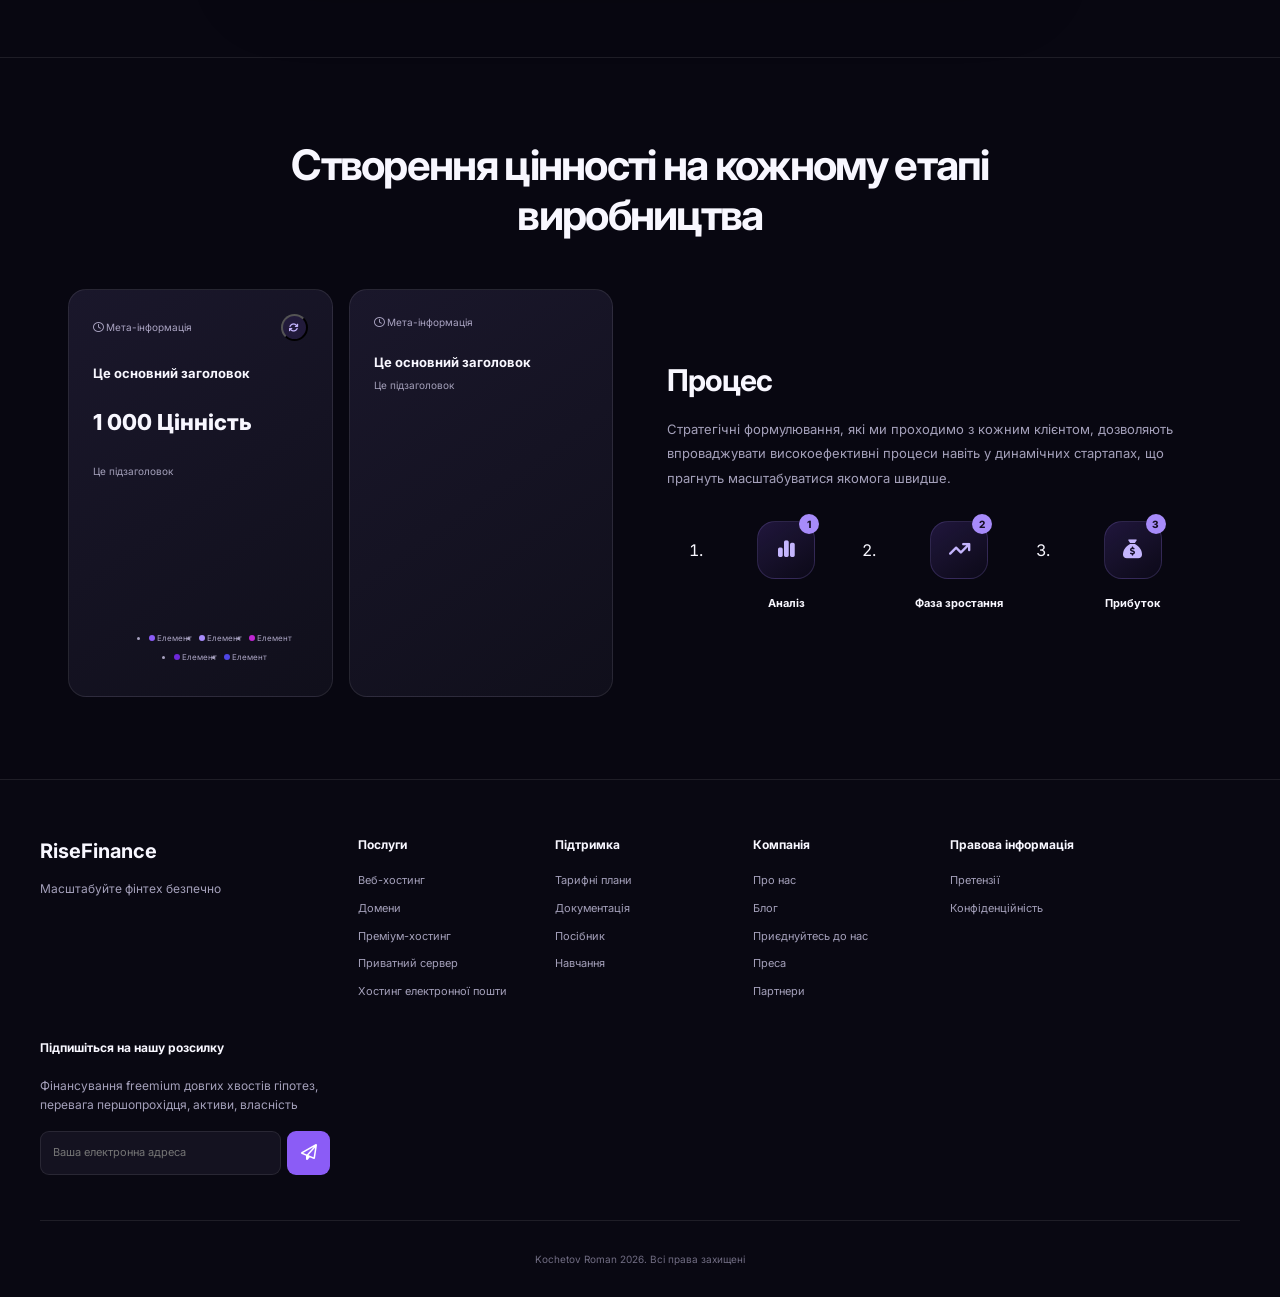
==== commit eccf389e: "Refactor value section markup and improve semantics" ====
--- a/index.html
+++ b/index.html
@@ -150,85 +150,109 @@
       </div>
     </div>
 
-    <!-- VALUE СЕКЦІЯ -->
-<div class="value-section">
+ <!-- VALUE СЕКЦІЯ -->
+<section class="value-section" aria-labelledby="value-heading">
   <div class="value-container">
-    <h2 class="value-heading">Створення цінності на кожному етапі виробництва</h2>
-    
+    <h2 class="value-heading" id="value-heading">
+      Створення цінності на кожному етапі виробництва
+    </h2>
+
     <div class="value-two-columns">
+      <!-- ЛІВА КОЛОНКА -->
       <div class="value-left-col">
-        <div class="meta-card">
+        <article class="meta-card" aria-labelledby="meta-title-1">
           <div class="meta-box">
-            <div class="meta-header">
-              <span><i class="fa-regular fa-clock"></i> - Мета-інформація</span>
-              <div class="refresh-circle" id="refreshPieBtn">
-                <i class="fa-solid fa-arrows-rotate"></i>
-              </div>
-            </div>
-            <h3 class="meta-body-title">Це основний заголовок</h3>
-            <div class="meta-big-value">1 000 Цінність</div>
+            <header class="meta-header">
+              <span class="meta-header-label">
+                <i class="fa-regular fa-clock" aria-hidden="true"></i>
+                Мета-інформація
+              </span>
+              <button
+                type="button"
+                class="refresh-circle"
+                id="refreshPieBtn"
+                aria-label="Оновити дані діаграми"
+                title="Оновити"
+              >
+                <i class="fa-solid fa-arrows-rotate" aria-hidden="true"></i>
+              </button>
+            </header>
+
+            <h3 class="meta-body-title" id="meta-title-1">Це основний заголовок</h3>
+            <p class="meta-big-value">1 000 <span>Цінність</span></p>
             <p class="meta-subtitle">Це підзаголовок</p>
-            
+
             <div class="pie-wrapper">
-              <canvas id="pieChartCanvas"></canvas>
-            </div>
-            
-            <div class="legend-row">
-              <span><i class="legend-dot" style="background:#8b5cf6"></i> Елемент</span>
-              <span><i class="legend-dot" style="background:#a78bfa"></i> Елемент</span>
-              <span><i class="legend-dot" style="background:#c026d3"></i> Елемент</span>
-              <span><i class="legend-dot" style="background:#6d28d9"></i> Елемент</span>
-              <span><i class="legend-dot" style="background:#4f46e5"></i> Елемент</span>
-            </div>
-          </div>
-        </div>
-        
-        <div class="meta-card">
+              <canvas
+                id="pieChartCanvas"
+                role="img"
+                aria-label="Кругова діаграма розподілу цінності за елементами"
+              ></canvas>
+            </div>
+
+            <ul class="legend-row" aria-label="Легенда діаграми">
+              <li><span class="legend-dot" style="background:#8b5cf6" aria-hidden="true"></span> Елемент</li>
+              <li><span class="legend-dot" style="background:#a78bfa" aria-hidden="true"></span> Елемент</li>
+              <li><span class="legend-dot" style="background:#c026d3" aria-hidden="true"></span> Елемент</li>
+              <li><span class="legend-dot" style="background:#6d28d9" aria-hidden="true"></span> Елемент</li>
+              <li><span class="legend-dot" style="background:#4f46e5" aria-hidden="true"></span> Елемент</li>
+            </ul>
+          </div>
+        </article>
+
+        <article class="meta-card" aria-labelledby="meta-title-2">
           <div class="meta-box">
-            <div class="meta-header">
-              <span><i class="fa-regular fa-clock"></i> - Мета-інформація</span>
-            </div>
-            <h3 class="meta-body-title">Це основний заголовок</h3>
+            <header class="meta-header">
+              <span class="meta-header-label">
+                <i class="fa-regular fa-clock" aria-hidden="true"></i>
+                Мета-інформація
+              </span>
+            </header>
+
+            <h3 class="meta-body-title" id="meta-title-2">Це основний заголовок</h3>
             <p class="meta-subtitle">Це підзаголовок</p>
           </div>
-        </div>
-      </div>
-      
+        </article>
+      </div>
+
+      <!-- ПРАВА КОЛОНКА -->
       <div class="value-right-col">
         <div class="process-badge-wrapper">
           <h3 class="process-main-title">Процес</h3>
         </div>
+
         <p class="process-description">
-          Стратегічні формулювання, які ми проходимо з кожним клієнтом, дозволяють впроваджувати високоефективні процеси навіть у динамічних стартапах, що прагнуть масштабуватися якомога швидше.
+          Стратегічні формулювання, які ми проходимо з кожним клієнтом,
+          дозволяють впроваджувати високоефективні процеси навіть у
+          динамічних стартапах, що прагнуть масштабуватися якомога швидше.
         </p>
-        
-        <div class="steps-wrapper">
-          <div class="step-item">
-            <div class="step-icon-bg">
+
+        <ol class="steps-wrapper" aria-label="Етапи процесу">
+          <li class="step-item">
+            <div class="step-icon-bg" aria-hidden="true">
               <i class="fa-solid fa-chart-simple"></i>
             </div>
-            <div class="step-number">1</div>
-            <div class="step-name">Аналіз</div>
-          </div>
-          <div class="step-item">
-            <div class="step-icon-bg">
+            <span class="step-number" aria-hidden="true">1</span>
+            <span class="step-name">Аналіз</span>
+          </li>
+          <li class="step-item">
+            <div class="step-icon-bg" aria-hidden="true">
               <i class="fa-solid fa-arrow-trend-up"></i>
             </div>
-            <div class="step-number">2</div>
-            <div class="step-name">Фаза зростання</div>
-          </div>
-          <div class="step-item">
-            <div class="step-icon-bg">
+            <span class="step-number" aria-hidden="true">2</span>
+            <span class="step-name">Фаза зростання</span>
+          </li>
+          <li class="step-item">
+            <div class="step-icon-bg" aria-hidden="true">
               <i class="fa-solid fa-sack-dollar"></i>
             </div>
-            <div class="step-number">3</div>
-            <div class="step-name">Прибуток</div>
-          </div>
-        </div>
+            <span class="step-number" aria-hidden="true">3</span>
+            <span class="step-name">Прибуток</span>
+          </li>
+        </ol>
       </div>
     </div>
   </div>
-</div>
 </section>
 
   <!-- ==================== SOLUTIONS ==================== -->
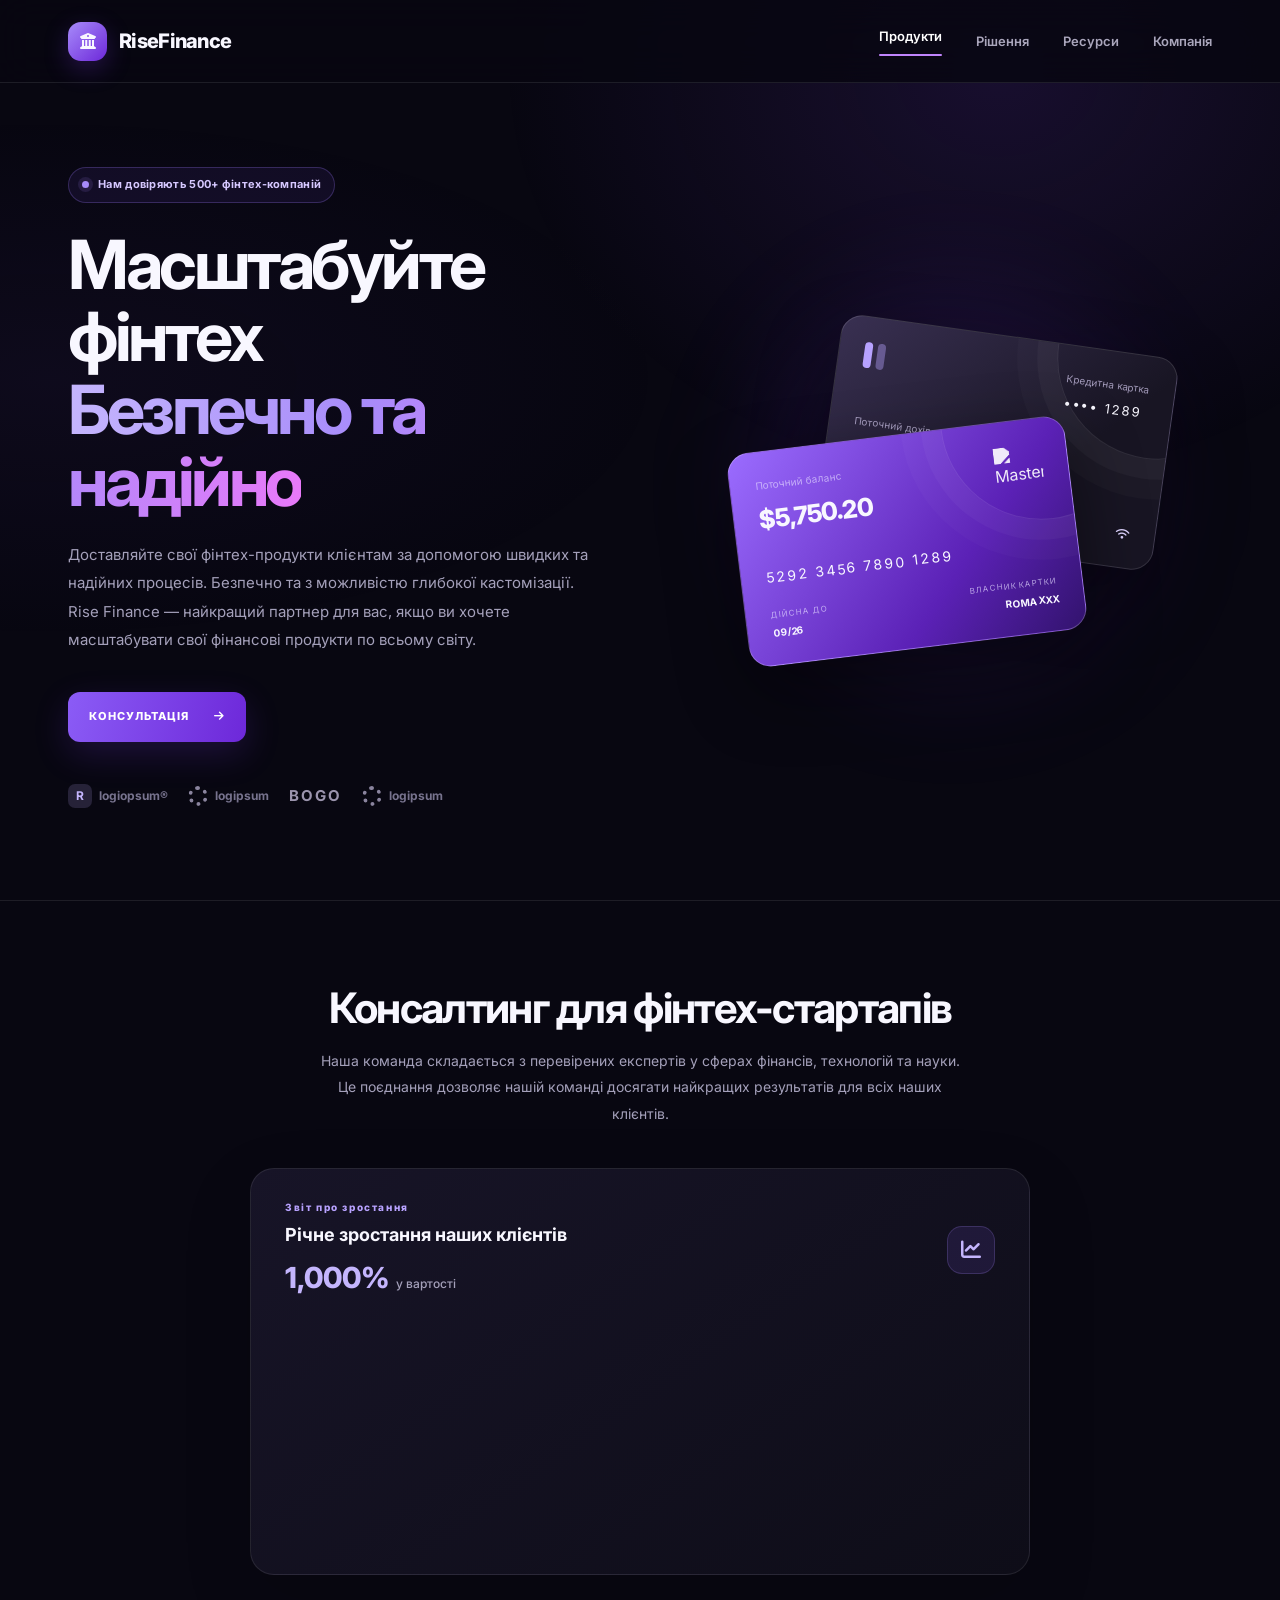
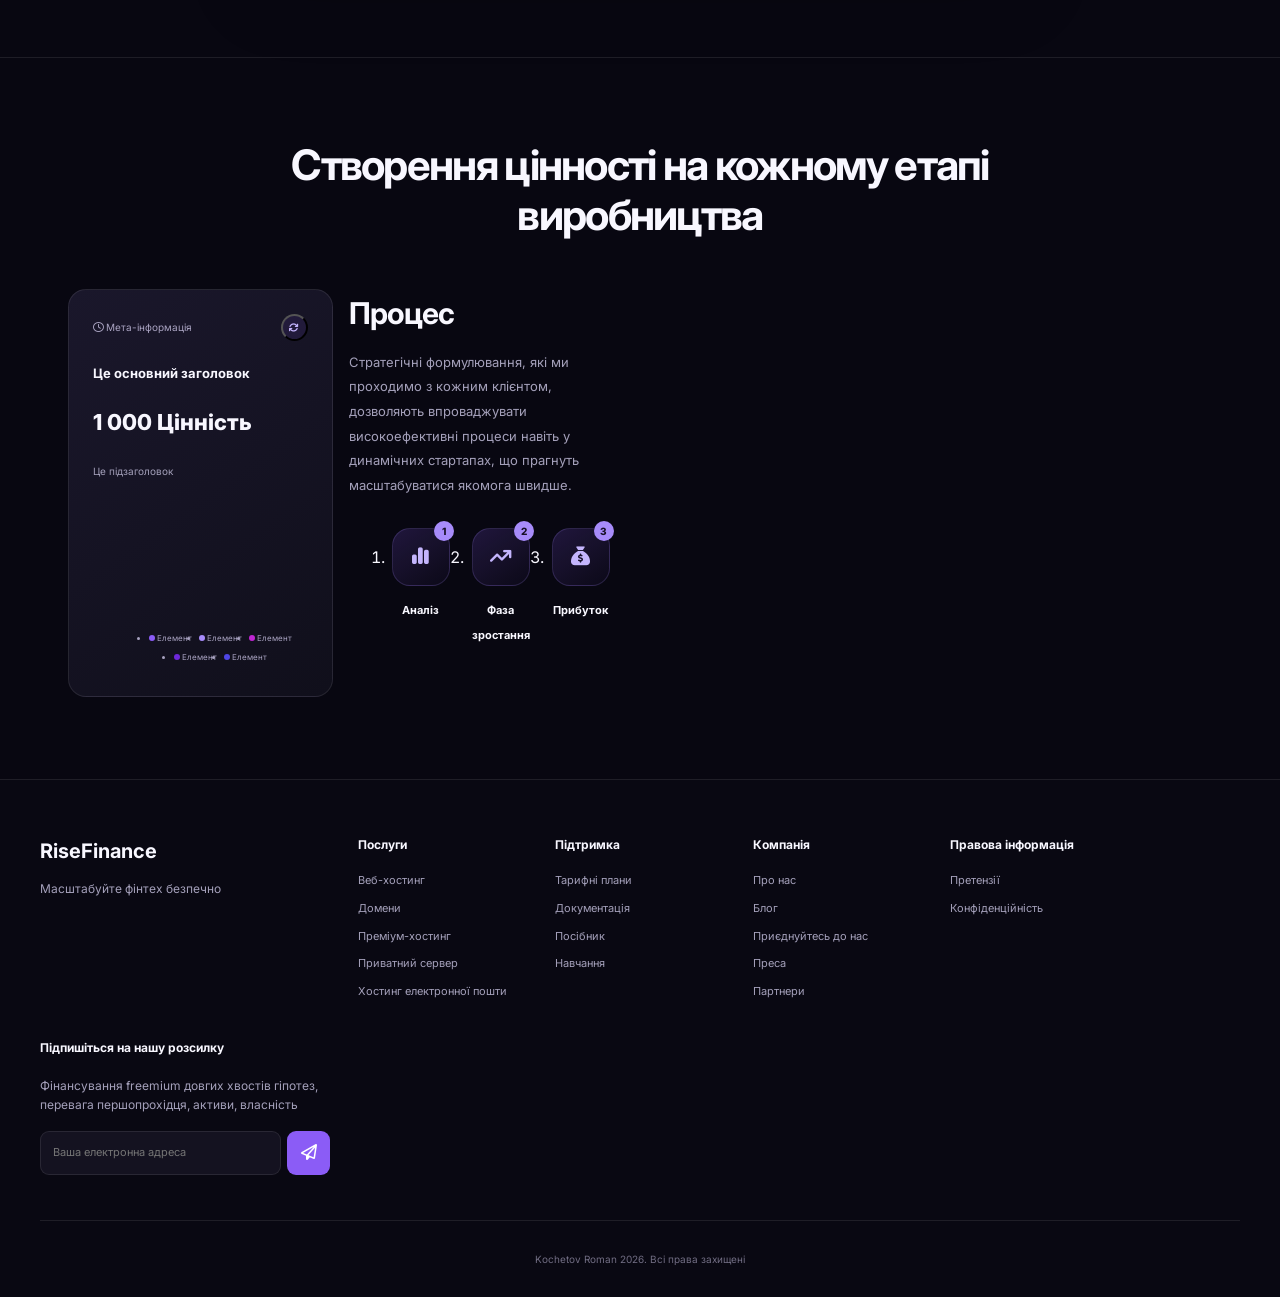
==== commit f4f52185: "Remove meta-card section from index.html Removed the meta-card article section containing metadata i" ====
--- a/index.html
+++ b/index.html
@@ -200,20 +200,6 @@
           </div>
         </article>
 
-        <article class="meta-card" aria-labelledby="meta-title-2">
-          <div class="meta-box">
-            <header class="meta-header">
-              <span class="meta-header-label">
-                <i class="fa-regular fa-clock" aria-hidden="true"></i>
-                Мета-інформація
-              </span>
-            </header>
-
-            <h3 class="meta-body-title" id="meta-title-2">Це основний заголовок</h3>
-            <p class="meta-subtitle">Це підзаголовок</p>
-          </div>
-        </article>
-      </div>
 
       <!-- ПРАВА КОЛОНКА -->
       <div class="value-right-col">
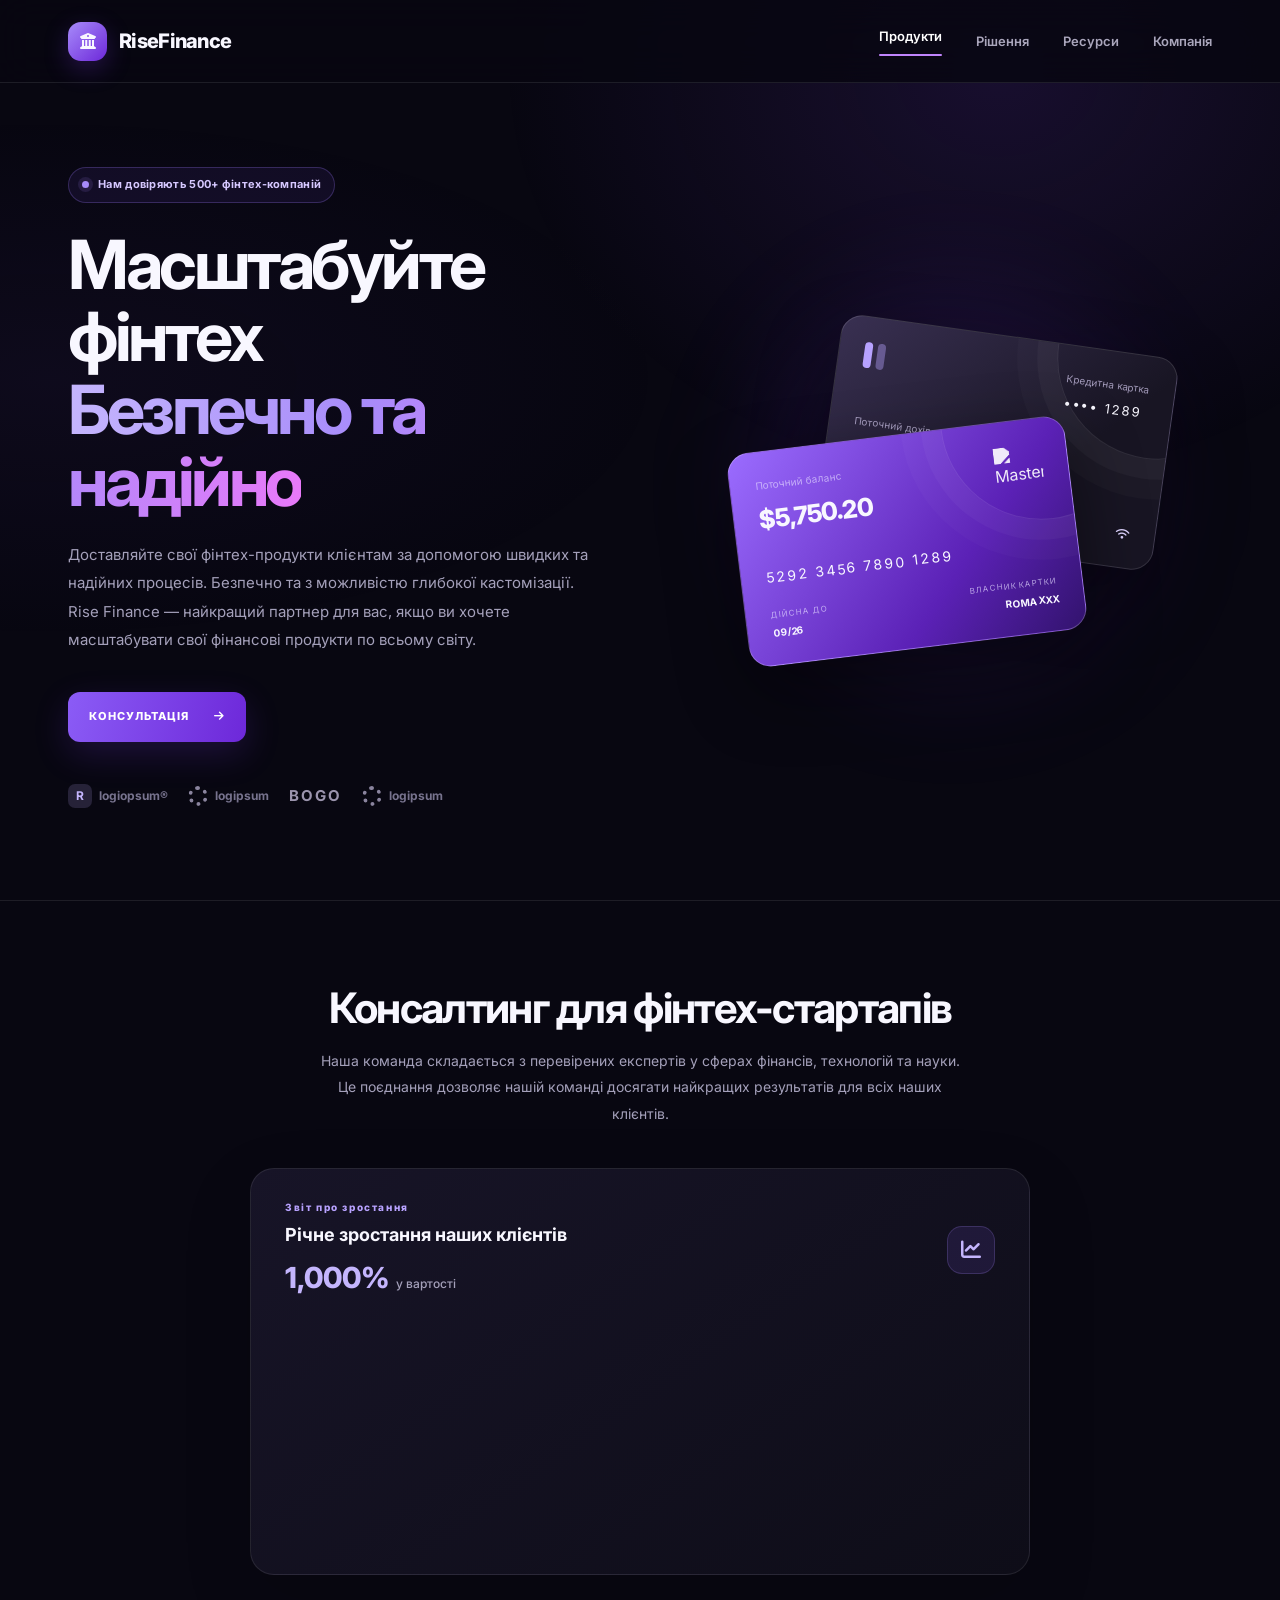
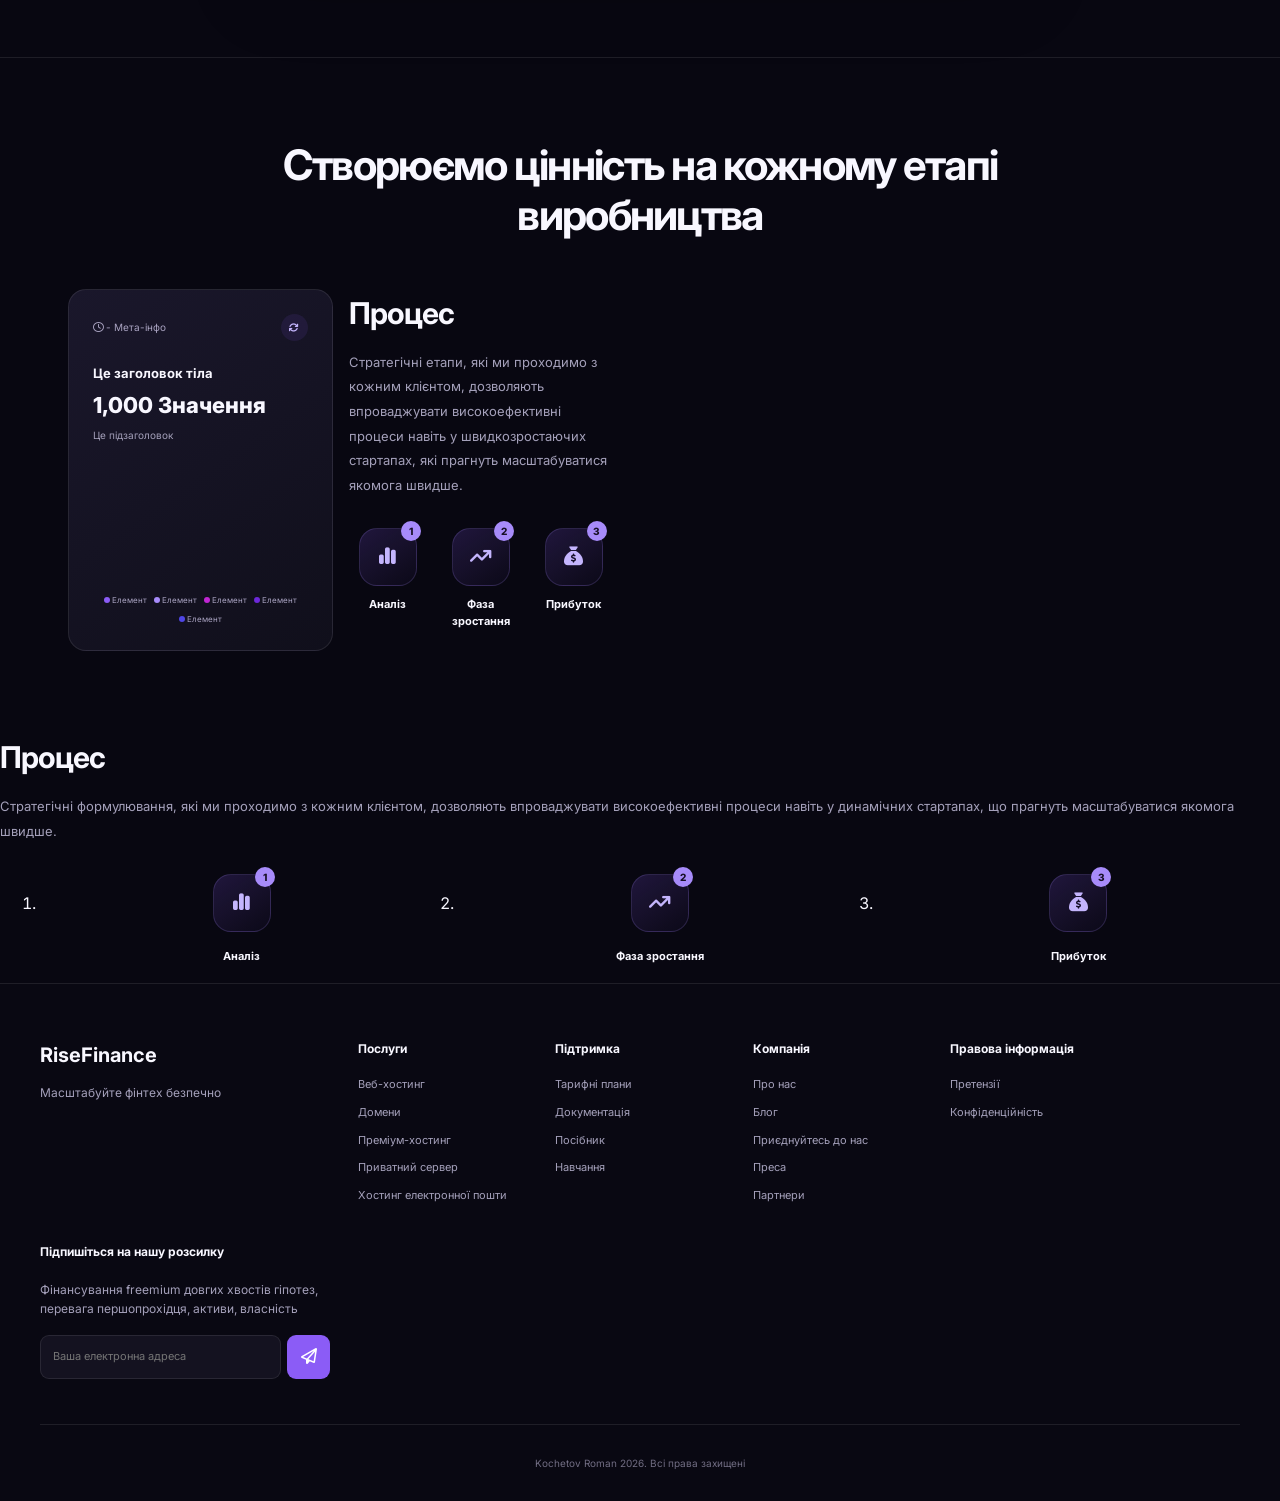
==== commit f64f05ea: "Refactor value section layout and headings Updated the value section with new headings and structure" ====
--- a/index.html
+++ b/index.html
@@ -150,56 +150,70 @@
       </div>
     </div>
 
- <!-- VALUE СЕКЦІЯ -->
-<section class="value-section" aria-labelledby="value-heading">
-  <div class="value-container">
-    <h2 class="value-heading" id="value-heading">
-      Створення цінності на кожному етапі виробництва
-    </h2>
-
-    <div class="value-two-columns">
-      <!-- ЛІВА КОЛОНКА -->
-      <div class="value-left-col">
-        <article class="meta-card" aria-labelledby="meta-title-1">
-          <div class="meta-box">
-            <header class="meta-header">
-              <span class="meta-header-label">
-                <i class="fa-regular fa-clock" aria-hidden="true"></i>
-                Мета-інформація
-              </span>
-              <button
-                type="button"
-                class="refresh-circle"
-                id="refreshPieBtn"
-                aria-label="Оновити дані діаграми"
-                title="Оновити"
-              >
-                <i class="fa-solid fa-arrows-rotate" aria-hidden="true"></i>
-              </button>
-            </header>
-
-            <h3 class="meta-body-title" id="meta-title-1">Це основний заголовок</h3>
-            <p class="meta-big-value">1 000 <span>Цінність</span></p>
-            <p class="meta-subtitle">Це підзаголовок</p>
-
-            <div class="pie-wrapper">
-              <canvas
-                id="pieChartCanvas"
-                role="img"
-                aria-label="Кругова діаграма розподілу цінності за елементами"
-              ></canvas>
-            </div>
-
-            <ul class="legend-row" aria-label="Легенда діаграми">
-              <li><span class="legend-dot" style="background:#8b5cf6" aria-hidden="true"></span> Елемент</li>
-              <li><span class="legend-dot" style="background:#a78bfa" aria-hidden="true"></span> Елемент</li>
-              <li><span class="legend-dot" style="background:#c026d3" aria-hidden="true"></span> Елемент</li>
-              <li><span class="legend-dot" style="background:#6d28d9" aria-hidden="true"></span> Елемент</li>
-              <li><span class="legend-dot" style="background:#4f46e5" aria-hidden="true"></span> Елемент</li>
-            </ul>
+     <!-- VALUE СЕКЦІЯ -->
+    <div class="value-section">
+      <div class="value-container">
+        <h2 class="value-heading">Створюємо цінність на кожному етапі виробництва</h2>
+
+        <div class="value-two-columns">
+          <div class="value-left-col">
+            <div class="meta-card">
+              <div class="meta-box">
+                <div class="meta-header">
+                  <span><i class="fa-regular fa-clock"></i> - Мета-інфо</span>
+                  <div class="refresh-circle" id="refreshPieBtn">
+                    <i class="fa-solid fa-arrows-rotate"></i>
+                  </div>
+                </div>
+                <h3 class="meta-body-title">Це заголовок тіла</h3>
+                <div class="meta-big-value">1,000 Значення</div>
+                <p class="meta-subtitle">Це підзаголовок</p>
+
+                <div class="pie-wrapper">
+                  <canvas id="pieChartCanvas"></canvas>
+                </div>
+
+                <div class="legend-row">
+                  <span><i class="legend-dot" style="background:#8b5cf6"></i> Елемент</span>
+                  <span><i class="legend-dot" style="background:#a78bfa"></i> Елемент</span>
+                  <span><i class="legend-dot" style="background:#c026d3"></i> Елемент</span>
+                  <span><i class="legend-dot" style="background:#6d28d9"></i> Елемент</span>
+                  <span><i class="legend-dot" style="background:#4f46e5"></i> Елемент</span>
+                </div>
+              </div>
+            </div>
+
+            
+          <div class="value-right-col">
+            <div class="process-badge-wrapper">
+              <h3 class="process-main-title">Процес</h3>
+            </div>
+            <p class="process-description">
+              Стратегічні етапи, які ми проходимо з кожним клієнтом, дозволяють впроваджувати високоефективні процеси навіть у швидкозростаючих стартапах, які прагнуть масштабуватися якомога швидше.
+            </p>
+
+            <div class="steps-wrapper">
+              <div class="step-item">
+                <div class="step-icon-bg"><i class="fa-solid fa-chart-simple"></i></div>
+                <div class="step-number">1</div>
+                <div class="step-name">Аналіз</div>
+              </div>
+              <div class="step-item">
+                <div class="step-icon-bg"><i class="fa-solid fa-arrow-trend-up"></i></div>
+                <div class="step-number">2</div>
+                <div class="step-name">Фаза зростання</div>
+              </div>
+              <div class="step-item">
+                <div class="step-icon-bg"><i class="fa-solid fa-sack-dollar"></i></div>
+                <div class="step-number">3</div>
+                <div class="step-name">Прибуток</div>
+              </div>
+            </div>
           </div>
-        </article>
-
+        </div>
+      </div>
+    </div>
+  </section>
 
       <!-- ПРАВА КОЛОНКА -->
       <div class="value-right-col">
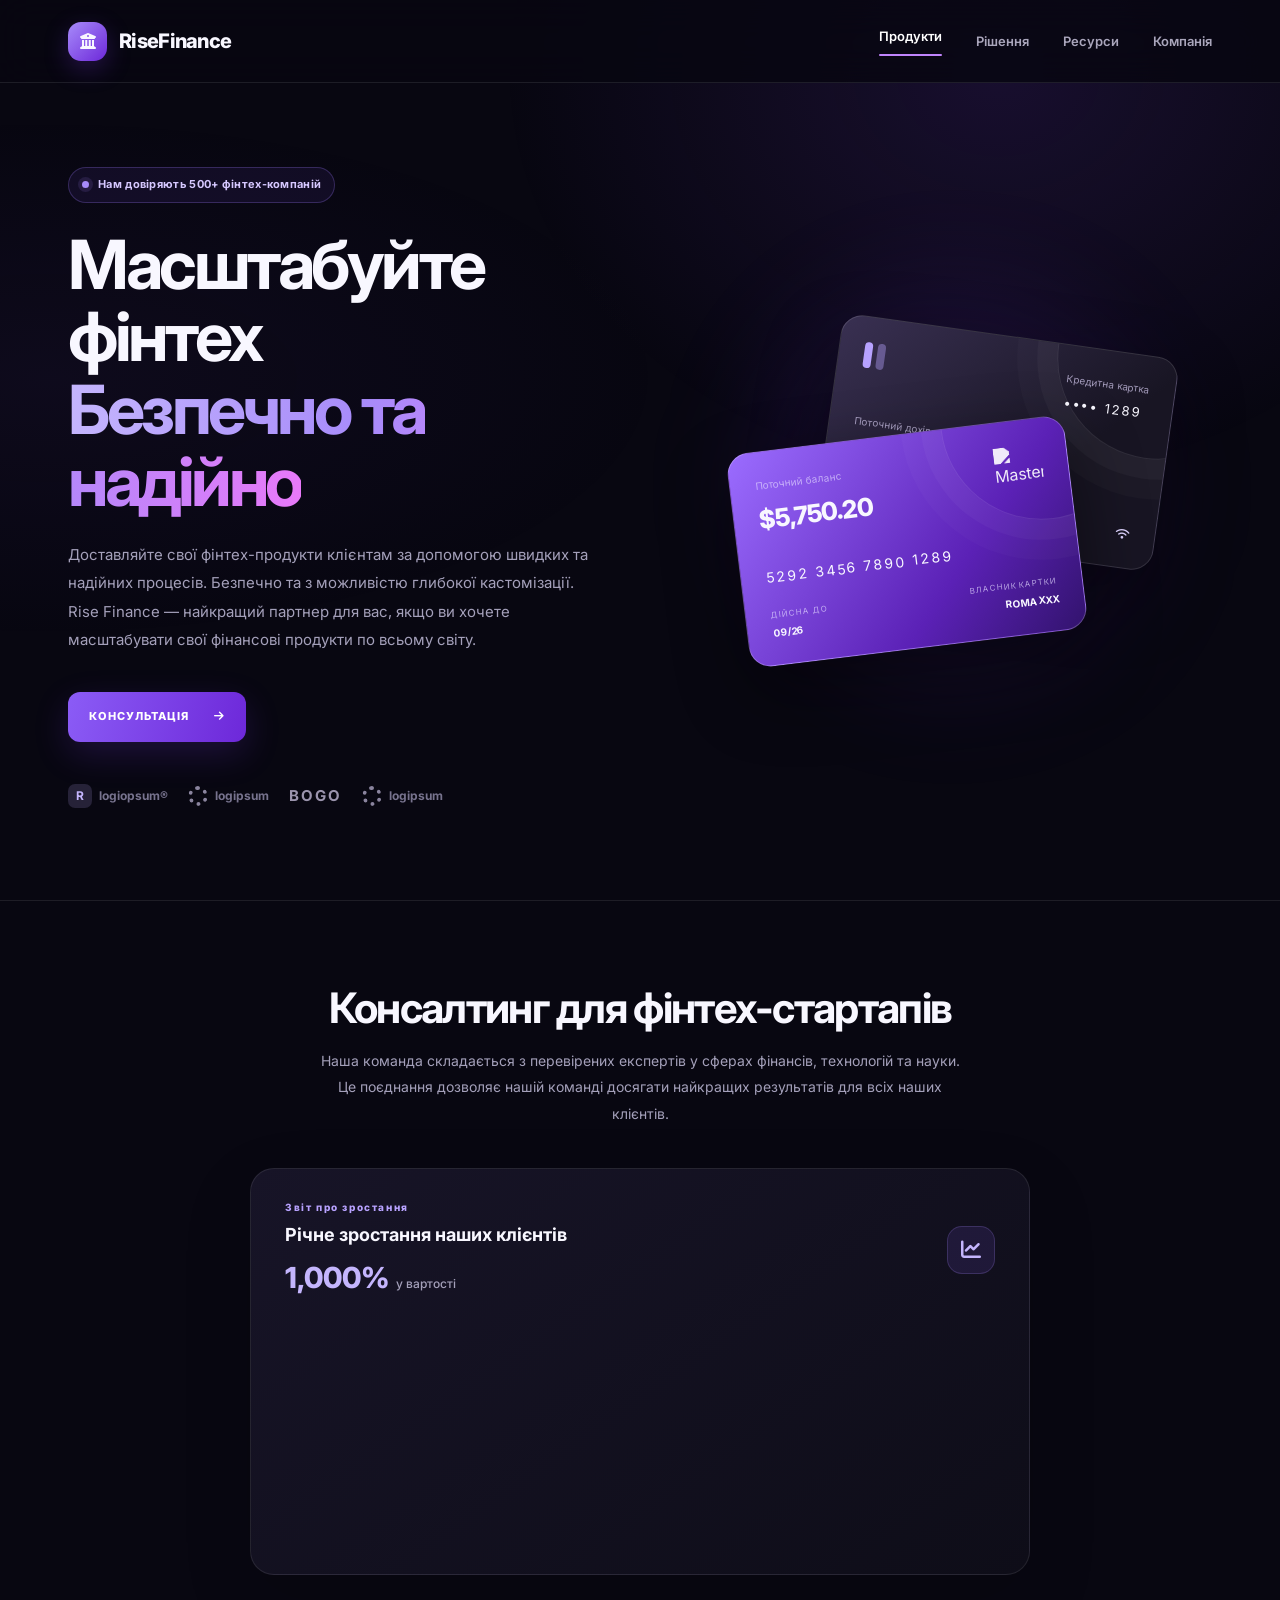
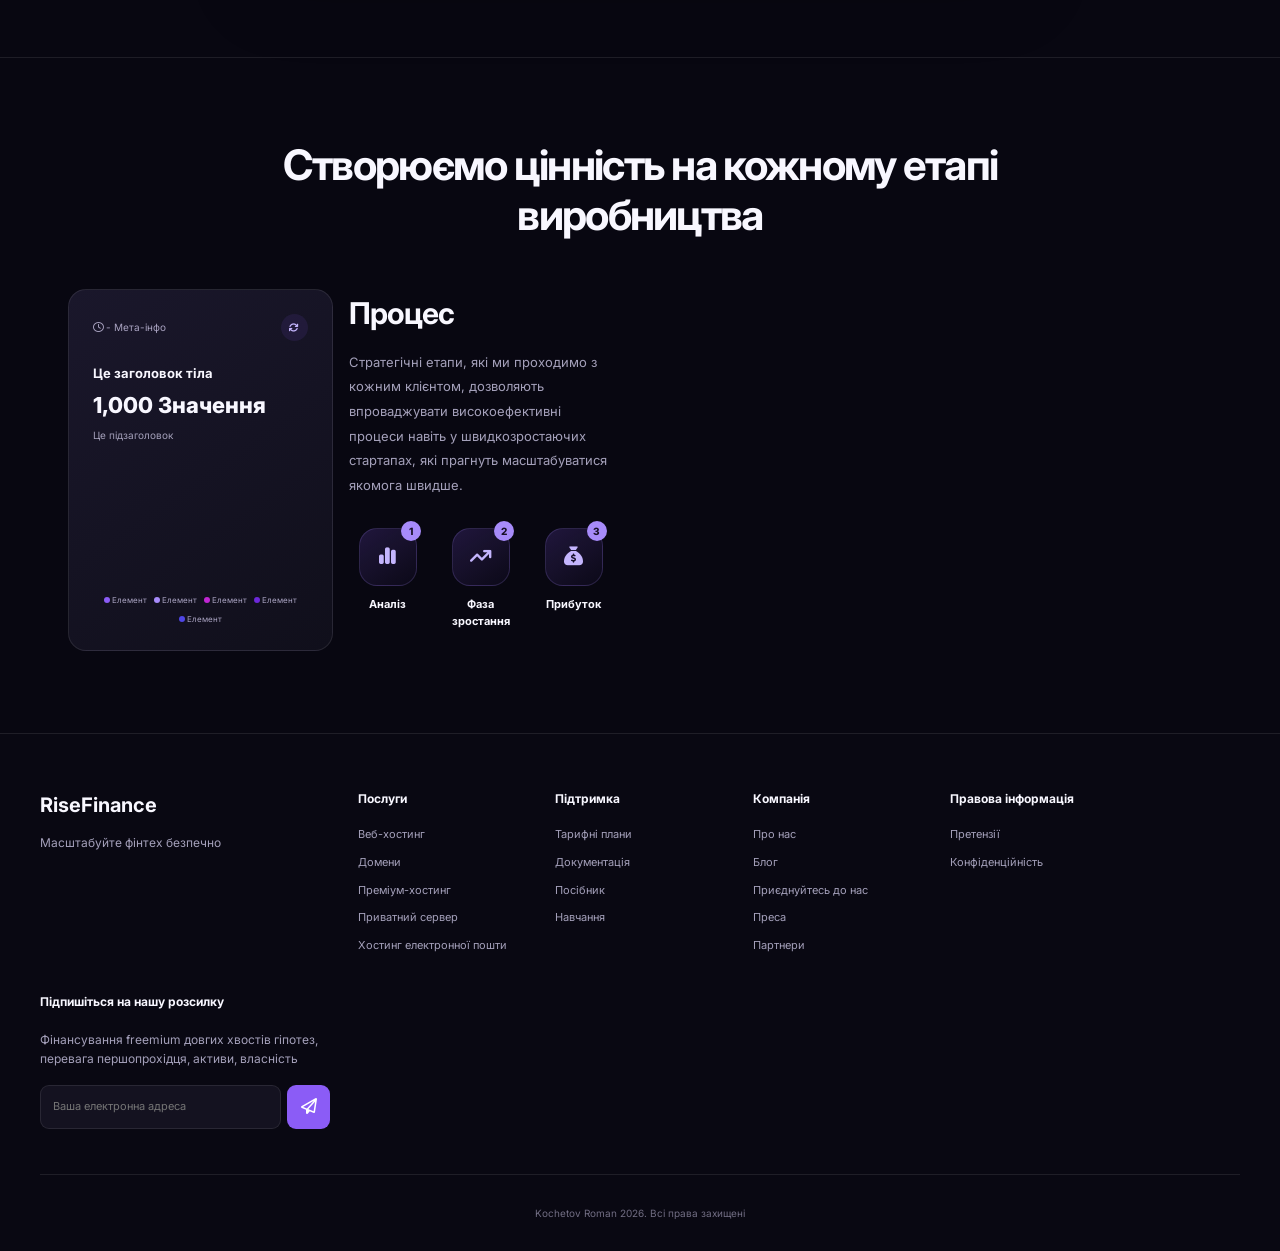
==== commit e6729752: "Remove right column with process information Removed the right column section containing process det" ====
--- a/index.html
+++ b/index.html
@@ -215,45 +215,6 @@
     </div>
   </section>
 
-      <!-- ПРАВА КОЛОНКА -->
-      <div class="value-right-col">
-        <div class="process-badge-wrapper">
-          <h3 class="process-main-title">Процес</h3>
-        </div>
-
-        <p class="process-description">
-          Стратегічні формулювання, які ми проходимо з кожним клієнтом,
-          дозволяють впроваджувати високоефективні процеси навіть у
-          динамічних стартапах, що прагнуть масштабуватися якомога швидше.
-        </p>
-
-        <ol class="steps-wrapper" aria-label="Етапи процесу">
-          <li class="step-item">
-            <div class="step-icon-bg" aria-hidden="true">
-              <i class="fa-solid fa-chart-simple"></i>
-            </div>
-            <span class="step-number" aria-hidden="true">1</span>
-            <span class="step-name">Аналіз</span>
-          </li>
-          <li class="step-item">
-            <div class="step-icon-bg" aria-hidden="true">
-              <i class="fa-solid fa-arrow-trend-up"></i>
-            </div>
-            <span class="step-number" aria-hidden="true">2</span>
-            <span class="step-name">Фаза зростання</span>
-          </li>
-          <li class="step-item">
-            <div class="step-icon-bg" aria-hidden="true">
-              <i class="fa-solid fa-sack-dollar"></i>
-            </div>
-            <span class="step-number" aria-hidden="true">3</span>
-            <span class="step-name">Прибуток</span>
-          </li>
-        </ol>
-      </div>
-    </div>
-  </div>
-</section>
 
   <!-- ==================== SOLUTIONS ==================== -->
   <section id="solutions-section" class="page-section" style="display: none;">
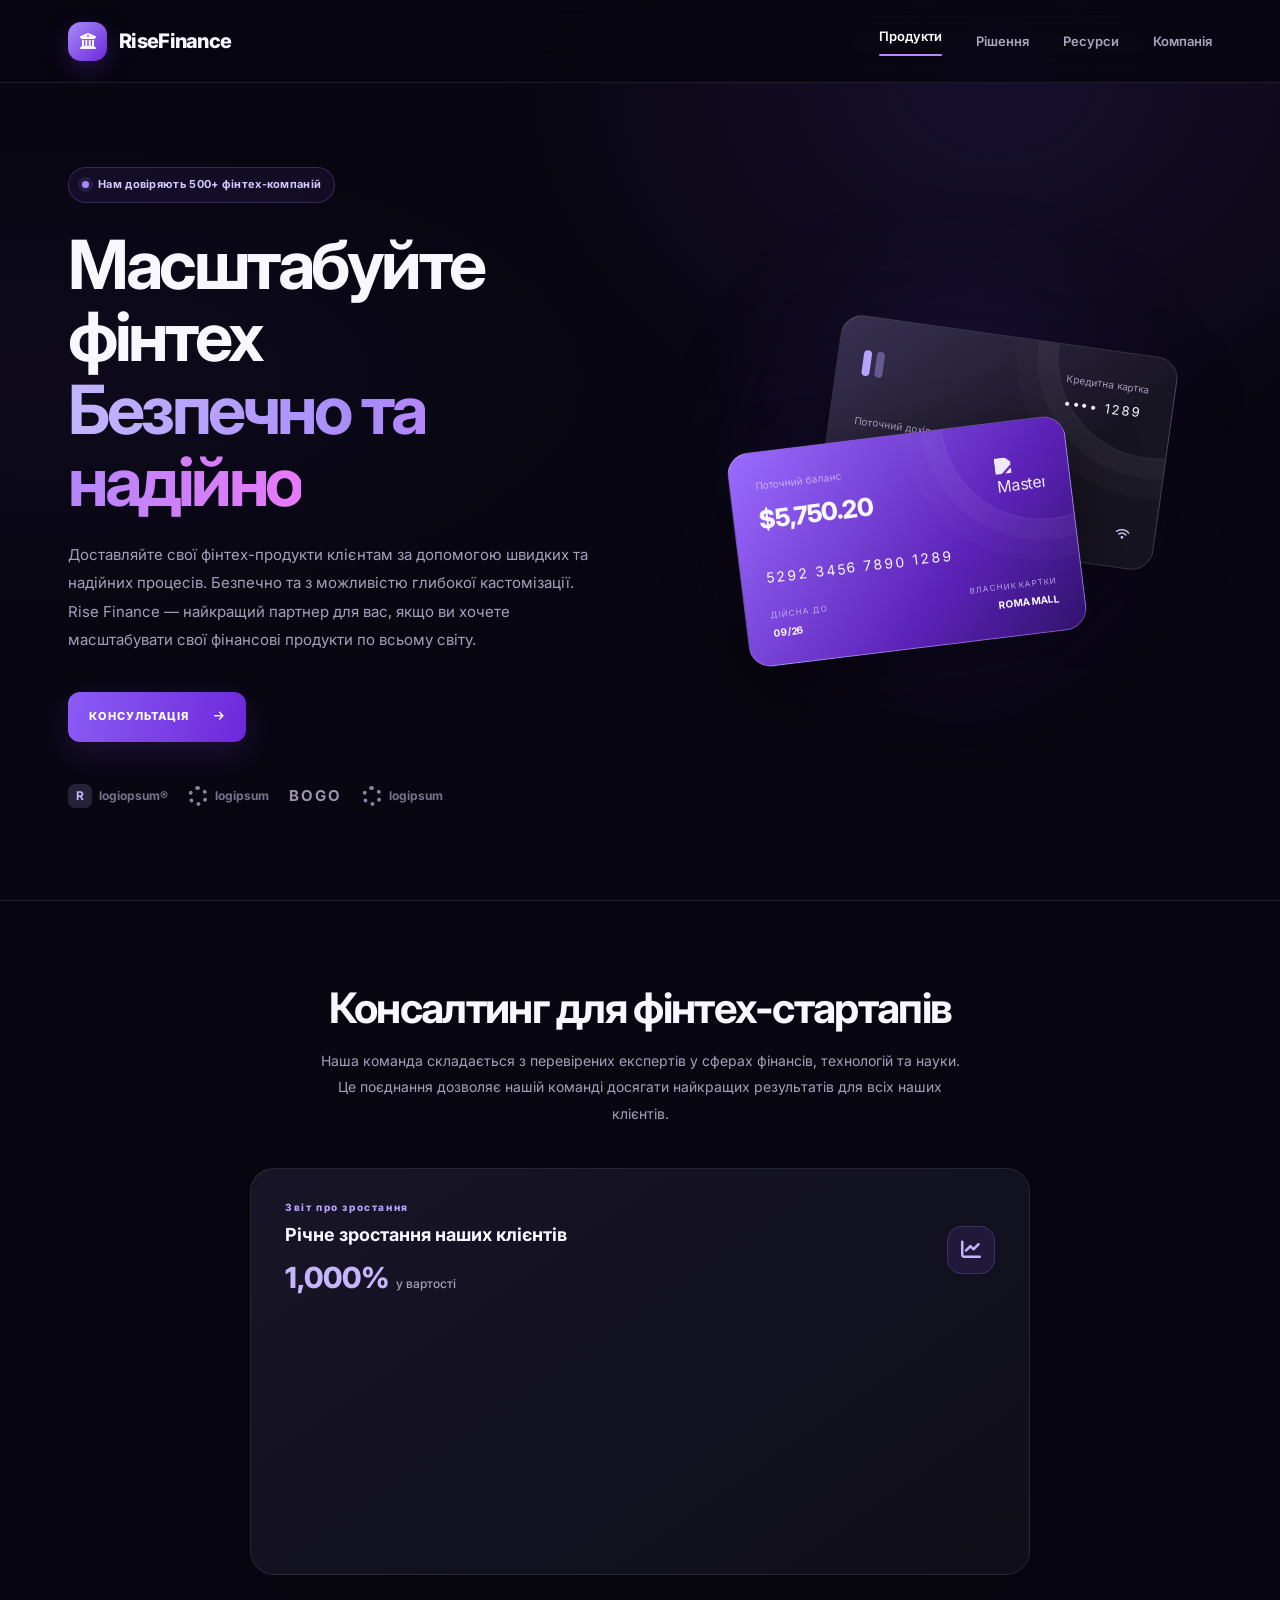
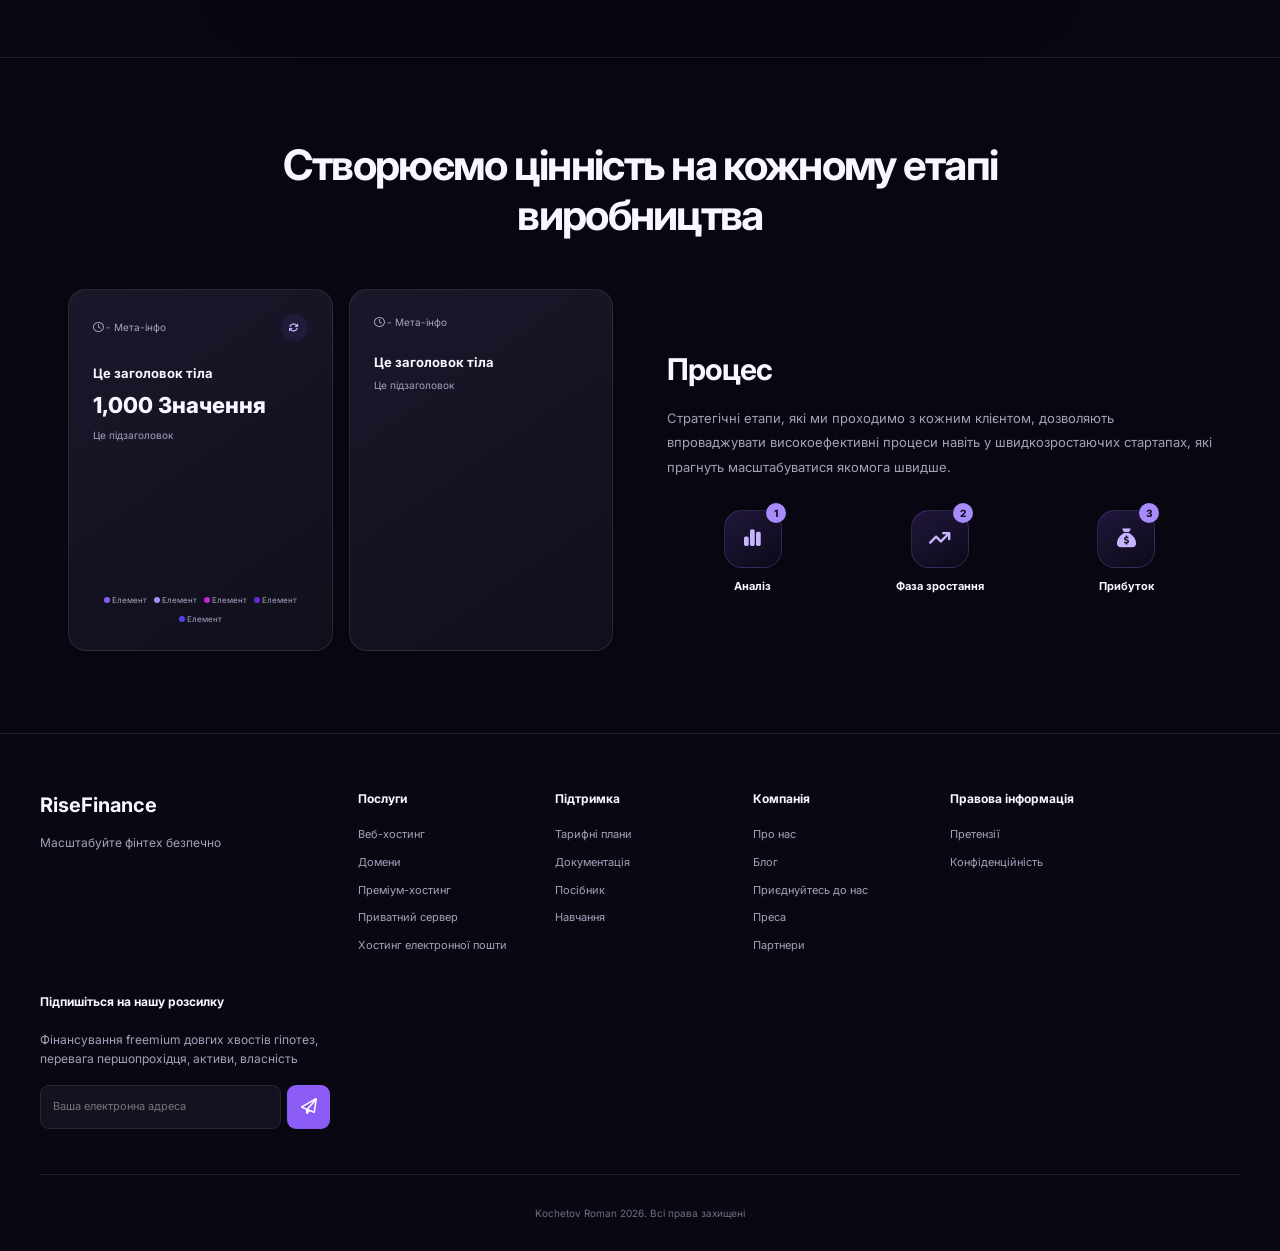
==== commit ca5f90d7: "Add files via upload" ====
--- a/index.html
+++ b/index.html
@@ -113,7 +113,7 @@
                 </div>
                 <div class="card-front-footer">
                   <div><p class="label-tiny">ДІЙСНА ДО</p><p class="value-bold">09/26</p></div>
-                  <div class="text-right"><p class="label-tiny">ВЛАСНИК КАРТКИ</p><p class="value-bold">ROMA XXX </p></div>
+                  <div class="text-right"><p class="label-tiny">ВЛАСНИК КАРТКИ</p><p class="value-bold">ROMA MALL</p></div>
                 </div>
               </div>
             </div>
@@ -150,7 +150,7 @@
       </div>
     </div>
 
-     <!-- VALUE СЕКЦІЯ -->
+    <!-- VALUE -->
     <div class="value-section">
       <div class="value-container">
         <h2 class="value-heading">Створюємо цінність на кожному етапі виробництва</h2>
@@ -183,7 +183,17 @@
               </div>
             </div>
 
-            
+            <div class="meta-card">
+              <div class="meta-box">
+                <div class="meta-header">
+                  <span><i class="fa-regular fa-clock"></i> - Мета-інфо</span>
+                </div>
+                <h3 class="meta-body-title">Це заголовок тіла</h3>
+                <p class="meta-subtitle">Це підзаголовок</p>
+              </div>
+            </div>
+          </div>
+
           <div class="value-right-col">
             <div class="process-badge-wrapper">
               <h3 class="process-main-title">Процес</h3>
@@ -214,7 +224,6 @@
       </div>
     </div>
   </section>
-
 
   <!-- ==================== SOLUTIONS ==================== -->
   <section id="solutions-section" class="page-section" style="display: none;">
@@ -370,7 +379,7 @@
     </div>
 
     <div class="footer-copyright">
-       <p>Kochetov Roman 2026. Всі права захищені</p>
+      <p>Kochetov Roman 2026. Всі права захищені</p>
     </div>
   </footer>
 
@@ -420,4 +429,4 @@
   <!-- ГОЛОВНИЙ СКРИПТ -->
   <script type="module" src="assets/js/main.js"></script>
 </body>
-</html>
+</html>
--- a/assets/css/style.css
+++ b/assets/css/style.css
@@ -1,4 +1,1333 @@
+/* ============================================================
+   ШРИФТИ
+   ============================================================ */
 @import url('https://fonts.googleapis.com/css2?family=Inter:wght@300;400;500;600;700;800&display=swap');
-:root{--bg:#080711;--surface:#11101d;--surface-2:#171527;--text:#f8f7ff;--muted:#a4a0ba;--purple:#8b5cf6;--purple-2:#c084fc;--line:rgba(255,255,255,.09);--radius:22px;--max:1200px}*{box-sizing:border-box}html{scroll-behavior:smooth;scroll-padding-top:90px}body{margin:0;background:var(--bg);color:var(--text);font-family:Inter,system-ui,sans-serif;line-height:1.6}body:before{content:"";position:fixed;inset:0;z-index:-1;pointer-events:none;background:radial-gradient(ellipse at 78% 8%,rgba(100,52,180,.18),transparent 35%),radial-gradient(ellipse at 4% 42%,rgba(69,42,130,.1),transparent 35%)}a{color:inherit;text-decoration:none}button,input,textarea{font:inherit}button{cursor:pointer}.main-header{position:sticky;top:0;z-index:50;background:rgba(8,7,17,.84);backdrop-filter:blur(18px);border-bottom:1px solid var(--line)}.header-container{max-width:var(--max);height:82px;margin:auto;padding:0 28px;display:flex;align-items:center;justify-content:space-between}.logo-wrapper{display:flex;align-items:center;gap:12px}.logo-icon{display:grid;place-items:center;width:39px;height:39px;border-radius:13px;background:linear-gradient(135deg,#a78bfa,#6d28d9);box-shadow:0 8px 25px #7c3aed40}.logo-text{font-weight:800;font-size:20px;letter-spacing:-.7px}.desktop-nav{display:flex;align-items:center;gap:34px}.nav-link{color:#aaa6bc;font-size:13px;font-weight:600;transition:.2s}.nav-link:hover,.nav-link.active{color:#fff}.nav-link.active:after{content:"";display:block;height:2px;background:var(--purple-2);border-radius:3px;margin-top:8px}.mobile-menu-btn{display:none;background:none;color:#fff;border:0;font-size:22px}.page-section{animation:fadeIn .35s ease}.page-section[style*="display: none"]{display:none!important}@keyframes fadeIn{from{opacity:.3;transform:translateY(5px)}to{opacity:1;transform:none}}.hero-section{position:relative;overflow:hidden}.hero-container,.consulting-container,.value-container,.section-content{max-width:var(--max);margin:auto;padding-left:28px;padding-right:28px}.hero-container{padding-top:84px;padding-bottom:92px}.hero-grid{display:grid;grid-template-columns:1.05fr .95fr;gap:50px;align-items:center}.trust-badge,.news-live-label{display:inline-flex;align-items:center;gap:9px;padding:8px 13px;border:1px solid #9b79f544;background:#8b5cf615;color:#d6c8ff;border-radius:99px;font-size:11px;font-weight:700;letter-spacing:.3px}.live-dot{width:7px;height:7px;border-radius:50%;background:#a78bfa;box-shadow:0 0 0 4px #a78bfa20}.hero-left h1{font-size:clamp(43px,5.3vw,72px);line-height:1.07;letter-spacing:-3.5px;margin:25px 0 23px}.hero-left h1 span{background:linear-gradient(90deg,#c4b5fd,#a78bfa,#e879f9);background-clip:text;-webkit-background-clip:text;color:transparent}.hero-text{max-width:520px;color:var(--muted);font-size:15px;line-height:1.9}.consultation-button{border:0;display:inline-flex;align-items:center;gap:25px;padding:16px 21px;border-radius:12px;margin-top:22px;background:linear-gradient(105deg,#8b5cf6,#6d28d9);color:white;font-size:11px;font-weight:800;letter-spacing:1px;box-shadow:0 12px 35px #7c3aed30;transition:transform .2s,box-shadow .2s}.consultation-button:hover{transform:translateY(-2px);box-shadow:0 15px 38px #7c3aed55}.company-row{display:flex;align-items:center;gap:20px;flex-wrap:wrap;margin-top:42px;color:#77738e;font-size:12px;font-weight:700}.company-chip{display:flex;align-items:center;gap:7px}.chip-icon{display:grid;place-items:center;width:24px;height:24px;border-radius:7px;background:#262238;color:#c4b5fd}.chip-dots{width:20px;height:20px;border:4px dotted #8a849e;border-radius:50%}.bogo-chip{font-size:15px;letter-spacing:2px;color:#9b94ad}.hero-right{min-height:440px;display:grid;place-items:center;position:relative}.hero-right:before{content:"";position:absolute;width:390px;height:390px;border-radius:50%;background:#7c3aed20;filter:blur(55px)}.cards-stack{width:min(100%,430px);height:360px;position:relative;perspective:900px}.card-back,.card-front{position:absolute;width:340px;height:215px;border-radius:22px;padding:25px;box-shadow:0 28px 70px #0007;overflow:hidden}.card-back{top:28px;right:0;transform:rotate(8deg);background:linear-gradient(135deg,#393052,#181523 65%);border:1px solid #ffffff20}.card-front{left:0;bottom:18px;transform:rotate(-7deg);background:linear-gradient(130deg,#9b6cff,#5b21b6 65%,#32136d);border:1px solid #ffffff38}.card-front:after,.card-back:after{content:"";position:absolute;width:200px;height:200px;border:1px solid #ffffff19;border-radius:50%;right:-80px;top:-100px;box-shadow:0 0 0 20px #ffffff08,0 0 0 40px #ffffff05}.card-back-header,.card-front-header{display:flex;justify-content:space-between;align-items:flex-start}.card-stripes{display:flex;gap:5px}.stripe{height:26px;width:8px;border-radius:5px;background:#b7a2ff}.stripe:nth-child(2){opacity:.4}.label-small{font-size:10px;color:#e3d9ffad;margin:0 0 6px}.label-number{font-size:13px;letter-spacing:2px;margin:0}.card-back-body{margin-top:28px}.amount-zero{font-size:25px;font-weight:700;margin:0}.card-back-footer{display:flex;justify-content:space-between;margin-top:17px;color:#ded4ff;font-size:11px}.amount-main{font-size:25px;font-weight:800;letter-spacing:-1px;margin:0}.mastercard-logo{width:48px;height:auto;filter:brightness(0) invert(1);opacity:.9}.card-number-row{font-size:14px;letter-spacing:2px;margin-top:28px}.card-front-footer{display:flex;justify-content:space-between;margin-top:20px}.label-tiny{font-size:8px;letter-spacing:1px;margin:0;color:#e3d9ffb5}.value-bold{font-size:10px;font-weight:700;margin:3px 0}.text-right{text-align:right}.consulting-section,.value-section{padding:82px 0;border-top:1px solid var(--line)}.consulting-heading,.value-heading{font-size:clamp(28px,3.5vw,42px);letter-spacing:-1.7px;line-height:1.2;text-align:center;margin:0 auto 15px;max-width:720px}.consulting-subtext{color:var(--muted);text-align:center;max-width:650px;margin:0 auto 40px;font-size:14px;line-height:1.9}.growth-card{max-width:780px;margin:auto;padding:30px 34px;border:1px solid var(--line);border-radius:24px;background:linear-gradient(145deg,#171427,#0e0d18);box-shadow:0 25px 70px #0002}.growth-card-header{display:flex;justify-content:space-between;gap:20px;align-items:center}.growth-label,.eyebrow{font-size:10px;color:#b8a2ff;letter-spacing:1.6px;font-weight:800}.growth-title{font-size:18px;margin:6px 0}.growth-percent{font-size:29px;font-weight:800;color:#c4b5fd}.growth-percent span{font-size:12px;font-weight:500;color:var(--muted)}.growth-icon{width:48px;height:48px;display:grid;place-items:center;background:#8b5cf620;border:1px solid #a78bfa35;border-radius:15px;color:#c4b5fd;font-size:20px}.chart-area{height:220px;margin-top:22px}.value-heading{margin-bottom:48px}.value-two-columns{display:grid;grid-template-columns:1fr 1fr;gap:54px;align-items:center}.value-left-col{display:grid;grid-template-columns:1fr 1fr;gap:16px}.meta-card{padding:10px;background:linear-gradient(145deg,#1a172b,#100f1b);border:1px solid var(--line);border-radius:18px;min-width:0}.meta-box{padding:14px}.meta-header{display:flex;justify-content:space-between;align-items:center;color:#a9a3c1;font-size:10px}.refresh-circle{width:27px;height:27px;border-radius:50%;display:grid;place-items:center;background:#8b5cf61a;color:#c4b5fd;cursor:pointer}.meta-body-title{font-size:13px;margin:22px 0 5px}.meta-big-value{font-size:22px;font-weight:800}.meta-subtitle{font-size:10px;color:var(--muted);margin:3px 0}.pie-wrapper{height:130px;margin:15px auto 6px;max-width:160px}.legend-row{display:flex;gap:7px;justify-content:center;flex-wrap:wrap;font-size:8px;color:#a9a3c1}.legend-dot{display:inline-block;width:6px;height:6px;border-radius:50%}.process-main-title{font-size:30px;letter-spacing:-1px;margin:0 0 12px}.process-description{font-size:13px;color:var(--muted);line-height:1.9}.steps-wrapper{display:flex;justify-content:space-between;gap:15px;margin-top:30px}.step-item{position:relative;flex:1;text-align:center}.step-icon-bg{width:58px;height:58px;margin:auto auto 10px;display:grid;place-items:center;border-radius:18px;background:linear-gradient(145deg,#8b5cf630,#8b5cf608);border:1px solid #a78bfa30;color:#c4b5fd;font-size:19px}.step-number{position:absolute;top:-7px;left:calc(50% + 13px);width:20px;height:20px;display:grid;place-items:center;background:#a78bfa;color:#171027;border-radius:50%;font-size:10px;font-weight:800}.step-name{font-size:11px;font-weight:700}.section-content{padding-top:90px;padding-bottom:100px;min-height:60vh}.section-title{font-size:clamp(34px,5vw,54px);letter-spacing:-2px;margin:0 0 12px}.section-subtitle{max-width:660px;color:var(--muted);font-size:15px;margin:0 0 42px;line-height:1.8}.solutions-grid,.resources-grid,.company-grid{display:grid;grid-template-columns:repeat(3,minmax(0,1fr));gap:18px}.solution-card,.resource-card,.company-card{padding:28px;border:1px solid var(--line);border-radius:20px;background:linear-gradient(145deg,#171527,#0f0e19);transition:transform .2s,border-color .2s}.solution-card:hover,.resource-card:hover,.company-card:hover{transform:translateY(-4px);border-color:#9b79f566}.solution-card>i,.resource-card>i,.company-card>i{width:46px;height:46px;display:grid;place-items:center;border-radius:14px;background:#8b5cf61b;color:#c4b5fd;font-size:19px}.solution-card h3,.resource-card h3,.company-card h3{font-size:17px;margin:22px 0 8px}.solution-card p,.resource-card p,.company-card p{font-size:13px;line-height:1.8;color:var(--muted);margin:0}.news-heading-row{display:flex;align-items:end;justify-content:space-between;margin:70px 0 24px}.news-section-title{font-size:27px;letter-spacing:-.8px;margin:5px 0 0}.news-grid{display:grid;grid-template-columns:repeat(3,minmax(0,1fr));gap:18px}.news-card{overflow:hidden;border:1px solid var(--line);border-radius:19px;background:#11101d}.news-image{display:block;width:100%;height:175px;object-fit:cover;background:#201a35}.news-copy{padding:22px}.news-date{font-size:10px;color:#b5a4ee;letter-spacing:.6px}.news-copy h3{font-size:16px;line-height:1.5;margin:10px 0}.news-copy p{font-size:12px;color:var(--muted);line-height:1.8;margin:0}.news-loading{color:var(--muted);font-size:13px}.site-footer{border-top:1px solid var(--line);background:#090812;padding:55px 28px 0}.footer-grid-container{max-width:var(--max);margin:auto;display:grid;grid-template-columns:1.2fr repeat(3,.7fr) 1.2fr;gap:28px}.footer-logo-text{font-size:20px;margin:0}.footer-tagline,.newsletter-text{font-size:12px;color:var(--muted)}.footer-col h4,.footer-newsletter-col h4{font-size:12px;margin:0 0 18px}.footer-col ul{padding:0;list-style:none;margin:0}.footer-col li{font-size:11px;color:var(--muted);margin:10px 0}.newsletter-input-group{display:flex;gap:6px;margin-top:17px}.newsletter-input-group input{width:100%;min-width:0;border:1px solid var(--line);border-radius:9px;padding:12px;background:#141220;color:#fff;font-size:11px;outline:none}.newsletter-input-group input:focus{border-color:#a78bfa}.newsletter-input-group button{width:43px;flex-shrink:0;border:0;border-radius:9px;background:#8b5cf6;color:white}.footer-copyright{max-width:var(--max);margin:45px auto 0;padding:20px 0;border-top:1px solid var(--line);text-align:center;color:#716d83;font-size:10px}.toast-notification{position:fixed;bottom:25px;right:25px;z-index:100;background:#211a36;border:1px solid #9b79f566;padding:14px 19px;border-radius:12px;color:#f7f1ff;font-size:13px;box-shadow:0 15px 40px #0007;opacity:0;transform:translateY(10px);pointer-events:none;transition:.25s}.toast-notification.show{opacity:1;transform:none}.hidden{display:none!important}.modal-backdrop{position:fixed;inset:0;z-index:100;display:none;place-items:center;padding:20px;background:#05040bd9;backdrop-filter:blur(10px)}.modal-backdrop.open{display:grid}.consultation-modal{position:relative;width:min(100%,520px);max-height:90vh;overflow:auto;padding:35px;border:1px solid #a78bfa35;border-radius:24px;background:linear-gradient(145deg,#191629,#0e0d18);box-shadow:0 35px 100px #0009}.modal-close{position:absolute;right:20px;top:20px;border:0;background:#ffffff0d;color:#fff;width:35px;height:35px;border-radius:50%}.consultation-modal h2{font-size:30px;line-height:1.2;letter-spacing:-1px;margin:8px 30px 10px 0}.modal-description{font-size:13px;color:var(--muted);margin-bottom:25px}.consultation-form{display:grid;gap:15px}.consultation-form label{font-size:11px;font-weight:700;color:#ded9ef;display:grid;gap:7px}.consultation-form input,.consultation-form textarea{width:100%;resize:vertical;border:1px solid var(--line);border-radius:10px;padding:12px 13px;background:#0c0b15;color:#fff;outline:none;font-size:13px}.consultation-form input:focus,.consultation-form textarea:focus{border-color:#a78bfa}.modal-submit{width:100%;justify-content:space-between;margin-top:4px}.mobile-nav-overlay{position:fixed;inset:0;z-index:60;background:#0009;display:none}.mobile-nav{position:fixed;right:-300px;top:0;bottom:0;width:min(280px,85vw);z-index:61;background:#11101d;border-left:1px solid var(--line);padding:80px 28px 30px;display:flex;flex-direction:column;gap:22px;transition:right .25s}.mobile-nav.open{right:0}.mobile-nav-overlay.open{display:block}.mobile-nav-link{color:#b8b2ce;font-weight:600}.mobile-nav-link.active{color:#fff}.close-mobile-btn{position:absolute;right:20px;top:20px;background:none;color:#fff;border:0;font-size:22px}
-@media(max-width:900px){.hero-grid{gap:20px}.hero-left h1{letter-spacing:-2.5px}.hero-right{min-height:380px}.cards-stack{transform:scale(.88)}.value-two-columns{gap:30px}.value-left-col{grid-template-columns:1fr}.meta-card:nth-child(2){display:none}.footer-grid-container{grid-template-columns:repeat(3,1fr)}.footer-brand-col,.footer-newsletter-col{grid-column:span 3}.solutions-grid,.resources-grid,.company-grid,.news-grid{grid-template-columns:repeat(2,minmax(0,1fr))}}
-@media(max-width:640px){.header-container{height:70px;padding:0 20px}.desktop-nav{display:none}.mobile-menu-btn{display:block}.hero-container{padding:55px 20px 65px}.hero-grid{grid-template-columns:1fr;gap:20px}.hero-left h1{font-size:48px;letter-spacing:-2.5px}.hero-text{font-size:13px}.company-row{gap:13px;margin-top:30px}.hero-right{min-height:310px;margin-top:4px}.cards-stack{transform:scale(.78);transform-origin:center top}.consulting-section,.value-section{padding:60px 0}.hero-container,.consulting-container,.value-container,.section-content{padding-left:20px;padding-right:20px}.growth-card{padding:23px 18px}.growth-title{font-size:15px}.chart-area{height:190px}.value-two-columns{grid-template-columns:1fr}.value-left-col{grid-template-columns:1fr}.meta-card:nth-child(2){display:block}.value-heading{margin-bottom:30px}.process-main-title{font-size:26px}.steps-wrapper{gap:8px}.step-icon-bg{width:48px;height:48px;border-radius:14px}.step-name{font-size:10px}.section-content{padding-top:60px;padding-bottom:70px}.section-title{font-size:38px}.solutions-grid,.resources-grid,.company-grid,.news-grid{grid-template-columns:1fr}.solution-card,.resource-card,.company-card{padding:24px}.news-heading-row{margin-top:50px;align-items:start;gap:12px;flex-direction:column}.news-image{height:200px}.site-footer{padding:40px 20px 0}.footer-grid-container{grid-template-columns:repeat(2,1fr);gap:28px 18px}.footer-brand-col,.footer-newsletter-col{grid-column:span 2}.consultation-modal{padding:28px 22px}.consultation-modal h2{font-size:26px}.toast-notification{left:16px;right:16px;bottom:16px;text-align:center}}
+
+/* ============================================================
+   CSS-ЗМІННІ
+   ============================================================ */
+:root {
+  /* Кольори */
+  --bg: #080711;
+  --surface: #11101d;
+  --surface-2: #171527;
+  --text: #f8f7ff;
+  --muted: #a4a0ba;
+  --purple: #8b5cf6;
+  --purple-2: #c084fc;
+  --purple-light: #c4b5fd;
+  --purple-soft: #a78bfa;
+  --purple-border: #a78bfa35;
+  --line: rgba(255, 255, 255, .09);
+
+  /* Градієнти */
+  --grad-purple: linear-gradient(105deg, #8b5cf6, #6d28d9);
+  --grad-card: linear-gradient(145deg, #171527, #0f0e19);
+  --grad-meta: linear-gradient(145deg, #1a172b, #100f1b);
+  --grad-icon: linear-gradient(145deg, #8b5cf630, #8b5cf608);
+  --grad-modal: linear-gradient(145deg, #191629, #0e0d18);
+  --grad-title: linear-gradient(90deg, #c4b5fd, #a78bfa, #e879f9);
+
+  /* Розміри */
+  --radius: 22px;
+  --max: 1200px;
+}
+
+/* ============================================================
+   СКИДАННЯ ТА БАЗОВІ СТИЛІ
+   ============================================================ */
+* {
+  box-sizing: border-box;
+}
+
+html {
+  scroll-behavior: smooth;
+  scroll-padding-top: 90px;
+}
+
+body {
+  margin: 0;
+  background: var(--bg);
+  color: var(--text);
+  font-family: Inter, system-ui, sans-serif;
+  line-height: 1.6;
+}
+
+/* Фонове світіння */
+body:before {
+  content: "";
+  position: fixed;
+  inset: 0;
+  z-index: -1;
+  pointer-events: none;
+  background:
+    radial-gradient(ellipse at 78% 8%, rgba(100, 52, 180, .18), transparent 35%),
+    radial-gradient(ellipse at 4% 42%, rgba(69, 42, 130, .1), transparent 35%);
+}
+
+a {
+  color: inherit;
+  text-decoration: none;
+}
+
+button,
+input,
+textarea {
+  font: inherit;
+}
+
+button {
+  cursor: pointer;
+}
+
+/* ============================================================
+   СПІЛЬНІ УТИЛІТАРНІ ПАТЕРНИ
+   ============================================================ */
+/* Флекс-рядок із розподілом по краях (header-и карток) */
+.card-header-row,
+.card-back-header,
+.card-front-header,
+.growth-card-header,
+.meta-header {
+  display: flex;
+  justify-content: space-between;
+  align-items: center;
+}
+
+/* Групові картки (рішення / ресурси / компанія) */
+.solution-card,
+.resource-card,
+.company-card {
+  padding: 28px;
+  border: 1px solid var(--line);
+  border-radius: 20px;
+  background: var(--grad-card);
+  transition: transform .2s, border-color .2s;
+}
+
+.solution-card:hover,
+.resource-card:hover,
+.company-card:hover {
+  transform: translateY(-4px);
+  border-color: #9b79f566;
+}
+
+:is(.solution-card, .resource-card, .company-card) > i {
+  width: 46px;
+  height: 46px;
+  display: grid;
+  place-items: center;
+  border-radius: 14px;
+  background: #8b5cf61b;
+  color: var(--purple-light);
+  font-size: 19px;
+}
+
+:is(.solution-card, .resource-card, .company-card) h3 {
+  font-size: 17px;
+  margin: 22px 0 8px;
+}
+
+:is(.solution-card, .resource-card, .company-card) p {
+  font-size: 13px;
+  line-height: 1.8;
+  color: var(--muted);
+  margin: 0;
+}
+
+/* ============================================================
+   ШАПКА САЙТУ
+   ============================================================ */
+.main-header {
+  position: sticky;
+  top: 0;
+  z-index: 50;
+  background: rgba(8, 7, 17, .84);
+  backdrop-filter: blur(18px);
+  border-bottom: 1px solid var(--line);
+}
+
+.header-container {
+  max-width: var(--max);
+  height: 82px;
+  margin: auto;
+  padding: 0 28px;
+  display: flex;
+  align-items: center;
+  justify-content: space-between;
+}
+
+.logo-wrapper {
+  display: flex;
+  align-items: center;
+  gap: 12px;
+}
+
+.logo-icon {
+  display: grid;
+  place-items: center;
+  width: 39px;
+  height: 39px;
+  border-radius: 13px;
+  background: linear-gradient(135deg, #a78bfa, #6d28d9);
+  box-shadow: 0 8px 25px #7c3aed40;
+}
+
+.logo-text {
+  font-weight: 800;
+  font-size: 20px;
+  letter-spacing: -.7px;
+}
+
+.desktop-nav {
+  display: flex;
+  align-items: center;
+  gap: 34px;
+}
+
+.nav-link {
+  color: #aaa6bc;
+  font-size: 13px;
+  font-weight: 600;
+  transition: .2s;
+}
+
+.nav-link:hover,
+.nav-link.active {
+  color: #fff;
+}
+
+.nav-link.active:after {
+  content: "";
+  display: block;
+  height: 2px;
+  background: var(--purple-2);
+  border-radius: 3px;
+  margin-top: 8px;
+}
+
+.mobile-menu-btn {
+  display: none;
+  background: none;
+  color: #fff;
+  border: 0;
+  font-size: 22px;
+}
+
+/* ============================================================
+   СЕКЦІЇ ТА АНІМАЦІЯ
+   ============================================================ */
+.page-section {
+  animation: fadeIn .35s ease;
+}
+
+.page-section[style*="display: none"] {
+  display: none !important;
+}
+
+@keyframes fadeIn {
+  from {
+    opacity: .3;
+    transform: translateY(5px);
+  }
+  to {
+    opacity: 1;
+    transform: none;
+  }
+}
+
+/* ============================================================
+   КОНТЕЙНЕРИ МАКЕТУ
+   ============================================================ */
+.hero-container,
+.consulting-container,
+.value-container,
+.section-content {
+  max-width: var(--max);
+  margin: auto;
+  padding-left: 28px;
+  padding-right: 28px;
+}
+
+.hero-section {
+  position: relative;
+  overflow: hidden;
+}
+
+.hero-container {
+  padding-top: 84px;
+  padding-bottom: 92px;
+}
+
+/* ============================================================
+   ГОЛОВНИЙ БЛОК (HERO)
+   ============================================================ */
+.hero-grid {
+  display: grid;
+  grid-template-columns: 1.05fr .95fr;
+  gap: 50px;
+  align-items: center;
+}
+
+.trust-badge,
+.news-live-label {
+  display: inline-flex;
+  align-items: center;
+  gap: 9px;
+  padding: 8px 13px;
+  border: 1px solid #9b79f544;
+  background: #8b5cf615;
+  color: #d6c8ff;
+  border-radius: 99px;
+  font-size: 11px;
+  font-weight: 700;
+  letter-spacing: .3px;
+}
+
+.live-dot {
+  width: 7px;
+  height: 7px;
+  border-radius: 50%;
+  background: var(--purple-soft);
+  box-shadow: 0 0 0 4px #a78bfa20;
+}
+
+.hero-left h1 {
+  font-size: clamp(43px, 5.3vw, 72px);
+  line-height: 1.07;
+  letter-spacing: -3.5px;
+  margin: 25px 0 23px;
+}
+
+.hero-left h1 span {
+  background: var(--grad-title);
+  background-clip: text;
+  -webkit-background-clip: text;
+  color: transparent;
+}
+
+.hero-text {
+  max-width: 520px;
+  color: var(--muted);
+  font-size: 15px;
+  line-height: 1.9;
+}
+
+.consultation-button {
+  border: 0;
+  display: inline-flex;
+  align-items: center;
+  gap: 25px;
+  padding: 16px 21px;
+  border-radius: 12px;
+  margin-top: 22px;
+  background: var(--grad-purple);
+  color: white;
+  font-size: 11px;
+  font-weight: 800;
+  letter-spacing: 1px;
+  box-shadow: 0 12px 35px #7c3aed30;
+  transition: transform .2s, box-shadow .2s;
+}
+
+.consultation-button:hover {
+  transform: translateY(-2px);
+  box-shadow: 0 15px 38px #7c3aed55;
+}
+
+.company-row {
+  display: flex;
+  align-items: center;
+  gap: 20px;
+  flex-wrap: wrap;
+  margin-top: 42px;
+  color: #77738e;
+  font-size: 12px;
+  font-weight: 700;
+}
+
+.company-chip {
+  display: flex;
+  align-items: center;
+  gap: 7px;
+}
+
+.chip-icon {
+  display: grid;
+  place-items: center;
+  width: 24px;
+  height: 24px;
+  border-radius: 7px;
+  background: #262238;
+  color: var(--purple-light);
+}
+
+.chip-dots {
+  width: 20px;
+  height: 20px;
+  border: 4px dotted #8a849e;
+  border-radius: 50%;
+}
+
+.bogo-chip {
+  font-size: 15px;
+  letter-spacing: 2px;
+  color: #9b94ad;
+}
+
+/* ---- Стопка карток ---- */
+.hero-right {
+  min-height: 440px;
+  display: grid;
+  place-items: center;
+  position: relative;
+}
+
+.hero-right:before {
+  content: "";
+  position: absolute;
+  width: 390px;
+  height: 390px;
+  border-radius: 50%;
+  background: #7c3aed20;
+  filter: blur(55px);
+}
+
+.cards-stack {
+  width: min(100%, 430px);
+  height: 360px;
+  position: relative;
+  perspective: 900px;
+}
+
+.card-back,
+.card-front {
+  position: absolute;
+  width: 340px;
+  height: 215px;
+  border-radius: 22px;
+  padding: 25px;
+  box-shadow: 0 28px 70px #0007;
+  overflow: hidden;
+}
+
+.card-back {
+  top: 28px;
+  right: 0;
+  transform: rotate(8deg);
+  background: linear-gradient(135deg, #393052, #181523 65%);
+  border: 1px solid #ffffff20;
+}
+
+.card-front {
+  left: 0;
+  bottom: 18px;
+  transform: rotate(-7deg);
+  background: linear-gradient(130deg, #9b6cff, #5b21b6 65%, #32136d);
+  border: 1px solid #ffffff38;
+}
+
+.card-front:after,
+.card-back:after {
+  content: "";
+  position: absolute;
+  width: 200px;
+  height: 200px;
+  border: 1px solid #ffffff19;
+  border-radius: 50%;
+  right: -80px;
+  top: -100px;
+  box-shadow: 0 0 0 20px #ffffff08, 0 0 0 40px #ffffff05;
+}
+
+.card-stripes {
+  display: flex;
+  gap: 5px;
+}
+
+.stripe {
+  height: 26px;
+  width: 8px;
+  border-radius: 5px;
+  background: #b7a2ff;
+}
+
+.stripe:nth-child(2) {
+  opacity: .4;
+}
+
+.label-small {
+  font-size: 10px;
+  color: #e3d9ffad;
+  margin: 0 0 6px;
+}
+
+.label-number {
+  font-size: 13px;
+  letter-spacing: 2px;
+  margin: 0;
+}
+
+.card-back-body {
+  margin-top: 28px;
+}
+
+.amount-zero {
+  font-size: 25px;
+  font-weight: 700;
+  margin: 0;
+}
+
+.card-back-footer {
+  display: flex;
+  justify-content: space-between;
+  margin-top: 17px;
+  color: #ded4ff;
+  font-size: 11px;
+}
+
+.amount-main {
+  font-size: 25px;
+  font-weight: 800;
+  letter-spacing: -1px;
+  margin: 0;
+}
+
+.mastercard-logo {
+  width: 48px;
+  height: auto;
+  filter: brightness(0) invert(1);
+  opacity: .9;
+}
+
+.card-number-row {
+  font-size: 14px;
+  letter-spacing: 2px;
+  margin-top: 28px;
+}
+
+.card-front-footer {
+  display: flex;
+  justify-content: space-between;
+  margin-top: 20px;
+}
+
+.label-tiny {
+  font-size: 8px;
+  letter-spacing: 1px;
+  margin: 0;
+  color: #e3d9ffb5;
+}
+
+.value-bold {
+  font-size: 10px;
+  font-weight: 700;
+  margin: 3px 0;
+}
+
+.text-right {
+  text-align: right;
+}
+
+/* ============================================================
+   СЕКЦІЯ КОНСАЛТИНГУ
+   ============================================================ */
+.consulting-section,
+.value-section {
+  padding: 82px 0;
+  border-top: 1px solid var(--line);
+}
+
+.consulting-heading,
+.value-heading {
+  font-size: clamp(28px, 3.5vw, 42px);
+  letter-spacing: -1.7px;
+  line-height: 1.2;
+  text-align: center;
+  margin: 0 auto 15px;
+  max-width: 720px;
+}
+
+.consulting-subtext {
+  color: var(--muted);
+  text-align: center;
+  max-width: 650px;
+  margin: 0 auto 40px;
+  font-size: 14px;
+  line-height: 1.9;
+}
+
+.growth-card {
+  max-width: 780px;
+  margin: auto;
+  padding: 30px 34px;
+  border: 1px solid var(--line);
+  border-radius: 24px;
+  background: var(--grad-card);
+  box-shadow: 0 25px 70px #0002;
+}
+
+.growth-label,
+.eyebrow {
+  font-size: 10px;
+  color: #b8a2ff;
+  letter-spacing: 1.6px;
+  font-weight: 800;
+}
+
+.growth-title {
+  font-size: 18px;
+  margin: 6px 0;
+}
+
+.growth-percent {
+  font-size: 29px;
+  font-weight: 800;
+  color: var(--purple-light);
+}
+
+.growth-percent span {
+  font-size: 12px;
+  font-weight: 500;
+  color: var(--muted);
+}
+
+.growth-icon {
+  width: 48px;
+  height: 48px;
+  display: grid;
+  place-items: center;
+  background: #8b5cf620;
+  border: 1px solid var(--purple-border);
+  border-radius: 15px;
+  color: var(--purple-light);
+  font-size: 20px;
+}
+
+.chart-area {
+  height: 220px;
+  margin-top: 22px;
+}
+
+/* ============================================================
+   СЕКЦІЯ ЦІННОСТЕЙ
+   ============================================================ */
+.value-heading {
+  margin-bottom: 48px;
+}
+
+.value-two-columns {
+  display: grid;
+  grid-template-columns: 1fr 1fr;
+  gap: 54px;
+  align-items: center;
+}
+
+.value-left-col {
+  display: grid;
+  grid-template-columns: 1fr 1fr;
+  gap: 16px;
+}
+
+.meta-card {
+  padding: 10px;
+  background: var(--grad-meta);
+  border: 1px solid var(--line);
+  border-radius: 18px;
+  min-width: 0;
+}
+
+.meta-box {
+  padding: 14px;
+}
+
+.meta-header {
+  color: #a9a3c1;
+  font-size: 10px;
+}
+
+.refresh-circle {
+  width: 27px;
+  height: 27px;
+  border-radius: 50%;
+  display: grid;
+  place-items: center;
+  background: #8b5cf61a;
+  color: var(--purple-light);
+  cursor: pointer;
+}
+
+.meta-body-title {
+  font-size: 13px;
+  margin: 22px 0 5px;
+}
+
+.meta-big-value {
+  font-size: 22px;
+  font-weight: 800;
+}
+
+.meta-subtitle {
+  font-size: 10px;
+  color: var(--muted);
+  margin: 3px 0;
+}
+
+.pie-wrapper {
+  height: 130px;
+  margin: 15px auto 6px;
+  max-width: 160px;
+}
+
+.legend-row {
+  display: flex;
+  gap: 7px;
+  justify-content: center;
+  flex-wrap: wrap;
+  font-size: 8px;
+  color: #a9a3c1;
+}
+
+.legend-dot {
+  display: inline-block;
+  width: 6px;
+  height: 6px;
+  border-radius: 50%;
+}
+
+/* ---- Кроки процесу ---- */
+.process-main-title {
+  font-size: 30px;
+  letter-spacing: -1px;
+  margin: 0 0 12px;
+}
+
+.process-description {
+  font-size: 13px;
+  color: var(--muted);
+  line-height: 1.9;
+}
+
+.steps-wrapper {
+  display: flex;
+  justify-content: space-between;
+  gap: 15px;
+  margin-top: 30px;
+}
+
+.step-item {
+  position: relative;
+  flex: 1;
+  text-align: center;
+}
+
+.step-icon-bg {
+  width: 58px;
+  height: 58px;
+  margin: auto auto 10px;
+  display: grid;
+  place-items: center;
+  border-radius: 18px;
+  background: var(--grad-icon);
+  border: 1px solid #a78bfa30;
+  color: var(--purple-light);
+  font-size: 19px;
+}
+
+.step-number {
+  position: absolute;
+  top: -7px;
+  left: calc(50% + 13px);
+  width: 20px;
+  height: 20px;
+  display: grid;
+  place-items: center;
+  background: var(--purple-soft);
+  color: #171027;
+  border-radius: 50%;
+  font-size: 10px;
+  font-weight: 800;
+}
+
+.step-name {
+  font-size: 11px;
+  font-weight: 700;
+}
+
+/* ============================================================
+   ЗАГАЛЬНИЙ ВМІСТ СЕКЦІЙ
+   ============================================================ */
+.section-content {
+  padding-top: 90px;
+  padding-bottom: 100px;
+  min-height: 60vh;
+}
+
+.section-title {
+  font-size: clamp(34px, 5vw, 54px);
+  letter-spacing: -2px;
+  margin: 0 0 12px;
+}
+
+.section-subtitle {
+  max-width: 660px;
+  color: var(--muted);
+  font-size: 15px;
+  margin: 0 0 42px;
+  line-height: 1.8;
+}
+
+/* ============================================================
+   СІТКИ
+   ============================================================ */
+.solutions-grid,
+.resources-grid,
+.company-grid,
+.news-grid {
+  display: grid;
+  grid-template-columns: repeat(3, minmax(0, 1fr));
+  gap: 18px;
+}
+
+/* ============================================================
+   НОВИНИ
+   ============================================================ */
+.news-heading-row {
+  display: flex;
+  align-items: end;
+  justify-content: space-between;
+  margin: 70px 0 24px;
+}
+
+.news-section-title {
+  font-size: 27px;
+  letter-spacing: -.8px;
+  margin: 5px 0 0;
+}
+
+.news-card {
+  overflow: hidden;
+  border: 1px solid var(--line);
+  border-radius: 19px;
+  background: var(--surface);
+}
+
+.news-image {
+  display: block;
+  width: 100%;
+  height: 175px;
+  object-fit: cover;
+  background: #201a35;
+}
+
+.news-copy {
+  padding: 22px;
+}
+
+.news-date {
+  font-size: 10px;
+  color: #b5a4ee;
+  letter-spacing: .6px;
+}
+
+.news-copy h3 {
+  font-size: 16px;
+  line-height: 1.5;
+  margin: 10px 0;
+}
+
+.news-copy p {
+  font-size: 12px;
+  color: var(--muted);
+  line-height: 1.8;
+  margin: 0;
+}
+
+.news-loading {
+  color: var(--muted);
+  font-size: 13px;
+}
+
+/* ============================================================
+   ПІДВАЛ САЙТУ
+   ============================================================ */
+.site-footer {
+  border-top: 1px solid var(--line);
+  background: #090812;
+  padding: 55px 28px 0;
+}
+
+.footer-grid-container {
+  max-width: var(--max);
+  margin: auto;
+  display: grid;
+  grid-template-columns: 1.2fr repeat(3, .7fr) 1.2fr;
+  gap: 28px;
+}
+
+.footer-logo-text {
+  font-size: 20px;
+  margin: 0;
+}
+
+.footer-tagline,
+.newsletter-text {
+  font-size: 12px;
+  color: var(--muted);
+}
+
+.footer-col h4,
+.footer-newsletter-col h4 {
+  font-size: 12px;
+  margin: 0 0 18px;
+}
+
+.footer-col ul {
+  padding: 0;
+  list-style: none;
+  margin: 0;
+}
+
+.footer-col li {
+  font-size: 11px;
+  color: var(--muted);
+  margin: 10px 0;
+}
+
+.newsletter-input-group {
+  display: flex;
+  gap: 6px;
+  margin-top: 17px;
+}
+
+.newsletter-input-group input {
+  width: 100%;
+  min-width: 0;
+  border: 1px solid var(--line);
+  border-radius: 9px;
+  padding: 12px;
+  background: #141220;
+  color: #fff;
+  font-size: 11px;
+  outline: none;
+}
+
+.newsletter-input-group input:focus {
+  border-color: var(--purple-soft);
+}
+
+.newsletter-input-group button {
+  width: 43px;
+  flex-shrink: 0;
+  border: 0;
+  border-radius: 9px;
+  background: var(--purple);
+  color: white;
+}
+
+.footer-copyright {
+  max-width: var(--max);
+  margin: 45px auto 0;
+  padding: 20px 0;
+  border-top: 1px solid var(--line);
+  text-align: center;
+  color: #716d83;
+  font-size: 10px;
+}
+
+/* ============================================================
+   СПОВІЩЕННЯ (TOAST)
+   ============================================================ */
+.toast-notification {
+  position: fixed;
+  bottom: 25px;
+  right: 25px;
+  z-index: 100;
+  background: #211a36;
+  border: 1px solid #9b79f566;
+  padding: 14px 19px;
+  border-radius: 12px;
+  color: #f7f1ff;
+  font-size: 13px;
+  box-shadow: 0 15px 40px #0007;
+  opacity: 0;
+  transform: translateY(10px);
+  pointer-events: none;
+  transition: .25s;
+}
+
+.toast-notification.show {
+  opacity: 1;
+  transform: none;
+}
+
+/* ============================================================
+   УТИЛІТИ
+   ============================================================ */
+.hidden {
+  display: none !important;
+}
+
+/* ============================================================
+   МОДАЛЬНЕ ВІКНО
+   ============================================================ */
+.modal-backdrop {
+  position: fixed;
+  inset: 0;
+  z-index: 100;
+  display: none;
+  place-items: center;
+  padding: 20px;
+  background: #05040bd9;
+  backdrop-filter: blur(10px);
+}
+
+.modal-backdrop.open {
+  display: grid;
+}
+
+.consultation-modal {
+  position: relative;
+  width: min(100%, 520px);
+  max-height: 90vh;
+  overflow: auto;
+  padding: 35px;
+  border: 1px solid var(--purple-border);
+  border-radius: 24px;
+  background: var(--grad-modal);
+  box-shadow: 0 35px 100px #0009;
+}
+
+.modal-close {
+  position: absolute;
+  right: 20px;
+  top: 20px;
+  border: 0;
+  background: #ffffff0d;
+  color: #fff;
+  width: 35px;
+  height: 35px;
+  border-radius: 50%;
+}
+
+.consultation-modal h2 {
+  font-size: 30px;
+  line-height: 1.2;
+  letter-spacing: -1px;
+  margin: 8px 30px 10px 0;
+}
+
+.modal-description {
+  font-size: 13px;
+  color: var(--muted);
+  margin-bottom: 25px;
+}
+
+.consultation-form {
+  display: grid;
+  gap: 15px;
+}
+
+.consultation-form label {
+  font-size: 11px;
+  font-weight: 700;
+  color: #ded9ef;
+  display: grid;
+  gap: 7px;
+}
+
+.consultation-form input,
+.consultation-form textarea {
+  width: 100%;
+  resize: vertical;
+  border: 1px solid var(--line);
+  border-radius: 10px;
+  padding: 12px 13px;
+  background: #0c0b15;
+  color: #fff;
+  outline: none;
+  font-size: 13px;
+}
+
+.consultation-form input:focus,
+.consultation-form textarea:focus {
+  border-color: var(--purple-soft);
+}
+
+.modal-submit {
+  width: 100%;
+  justify-content: space-between;
+  margin-top: 4px;
+}
+
+/* ============================================================
+   МОБІЛЬНЕ МЕНЮ
+   ============================================================ */
+.mobile-nav-overlay {
+  position: fixed;
+  inset: 0;
+  z-index: 60;
+  background: #0009;
+  display: none;
+}
+
+.mobile-nav {
+  position: fixed;
+  right: -300px;
+  top: 0;
+  bottom: 0;
+  width: min(280px, 85vw);
+  z-index: 61;
+  background: var(--surface);
+  border-left: 1px solid var(--line);
+  padding: 80px 28px 30px;
+  display: flex;
+  flex-direction: column;
+  gap: 22px;
+  transition: right .25s;
+}
+
+.mobile-nav.open {
+  right: 0;
+}
+
+.mobile-nav-overlay.open {
+  display: block;
+}
+
+.mobile-nav-link {
+  color: #b8b2ce;
+  font-weight: 600;
+}
+
+.mobile-nav-link.active {
+  color: #fff;
+}
+
+.close-mobile-btn {
+  position: absolute;
+  right: 20px;
+  top: 20px;
+  background: none;
+  color: #fff;
+  border: 0;
+  font-size: 22px;
+}
+
+/* ============================================================
+   АДАПТИВНІСТЬ — max-width: 900px
+   ============================================================ */
+@media (max-width: 900px) {
+  .hero-grid {
+    gap: 20px;
+  }
+
+  .hero-left h1 {
+    letter-spacing: -2.5px;
+  }
+
+  .hero-right {
+    min-height: 380px;
+  }
+
+  .cards-stack {
+    transform: scale(.88);
+  }
+
+  .value-two-columns {
+    gap: 30px;
+  }
+
+  .value-left-col {
+    grid-template-columns: 1fr;
+  }
+
+  .meta-card:nth-child(2) {
+    display: none;
+  }
+
+  .footer-grid-container {
+    grid-template-columns: repeat(3, 1fr);
+  }
+
+  .footer-brand-col,
+  .footer-newsletter-col {
+    grid-column: span 3;
+  }
+
+  .solutions-grid,
+  .resources-grid,
+  .company-grid,
+  .news-grid {
+    grid-template-columns: repeat(2, minmax(0, 1fr));
+  }
+}
+
+/* ============================================================
+   АДАПТИВНІСТЬ — max-width: 640px
+   ============================================================ */
+@media (max-width: 640px) {
+  .header-container {
+    height: 70px;
+    padding: 0 20px;
+  }
+
+  .desktop-nav {
+    display: none;
+  }
+
+  .mobile-menu-btn {
+    display: block;
+  }
+
+  .hero-container {
+    padding: 55px 20px 65px;
+  }
+
+  .hero-grid {
+    grid-template-columns: 1fr;
+    gap: 20px;
+  }
+
+  .hero-left h1 {
+    font-size: 48px;
+    letter-spacing: -2.5px;
+  }
+
+  .hero-text {
+    font-size: 13px;
+  }
+
+  .company-row {
+    gap: 13px;
+    margin-top: 30px;
+  }
+
+  .hero-right {
+    min-height: 310px;
+    margin-top: 4px;
+  }
+
+  .cards-stack {
+    transform: scale(.78);
+    transform-origin: center top;
+  }
+
+  .consulting-section,
+  .value-section {
+    padding: 60px 0;
+  }
+
+  .hero-container,
+  .consulting-container,
+  .value-container,
+  .section-content {
+    padding-left: 20px;
+    padding-right: 20px;
+  }
+
+  .growth-card {
+    padding: 23px 18px;
+  }
+
+  .growth-title {
+    font-size: 15px;
+  }
+
+  .chart-area {
+    height: 190px;
+  }
+
+  .value-two-columns,
+  .value-left-col {
+    grid-template-columns: 1fr;
+  }
+
+  .meta-card:nth-child(2) {
+    display: block;
+  }
+
+  .value-heading {
+    margin-bottom: 30px;
+  }
+
+  .process-main-title {
+    font-size: 26px;
+  }
+
+  .steps-wrapper {
+    gap: 8px;
+  }
+
+  .step-icon-bg {
+    width: 48px;
+    height: 48px;
+    border-radius: 14px;
+  }
+
+  .step-name {
+    font-size: 10px;
+  }
+
+  .section-content {
+    padding-top: 60px;
+    padding-bottom: 70px;
+  }
+
+  .section-title {
+    font-size: 38px;
+  }
+
+  .solutions-grid,
+  .resources-grid,
+  .company-grid,
+  .news-grid {
+    grid-template-columns: 1fr;
+  }
+
+  .solution-card,
+  .resource-card,
+  .company-card {
+    padding: 24px;
+  }
+
+  .news-heading-row {
+    margin-top: 50px;
+    align-items: start;
+    gap: 12px;
+    flex-direction: column;
+  }
+
+  .news-image {
+    height: 200px;
+  }
+
+  .site-footer {
+    padding: 40px 20px 0;
+  }
+
+  .footer-grid-container {
+    grid-template-columns: repeat(2, 1fr);
+    gap: 28px 18px;
+  }
+
+  .footer-brand-col,
+  .footer-newsletter-col {
+    grid-column: span 2;
+  }
+
+  .consultation-modal {
+    padding: 28px 22px;
+  }
+
+  .consultation-modal h2 {
+    font-size: 26px;
+  }
+
+  .toast-notification {
+    left: 16px;
+    right: 16px;
+    bottom: 16px;
+    text-align: center;
+  }
+}
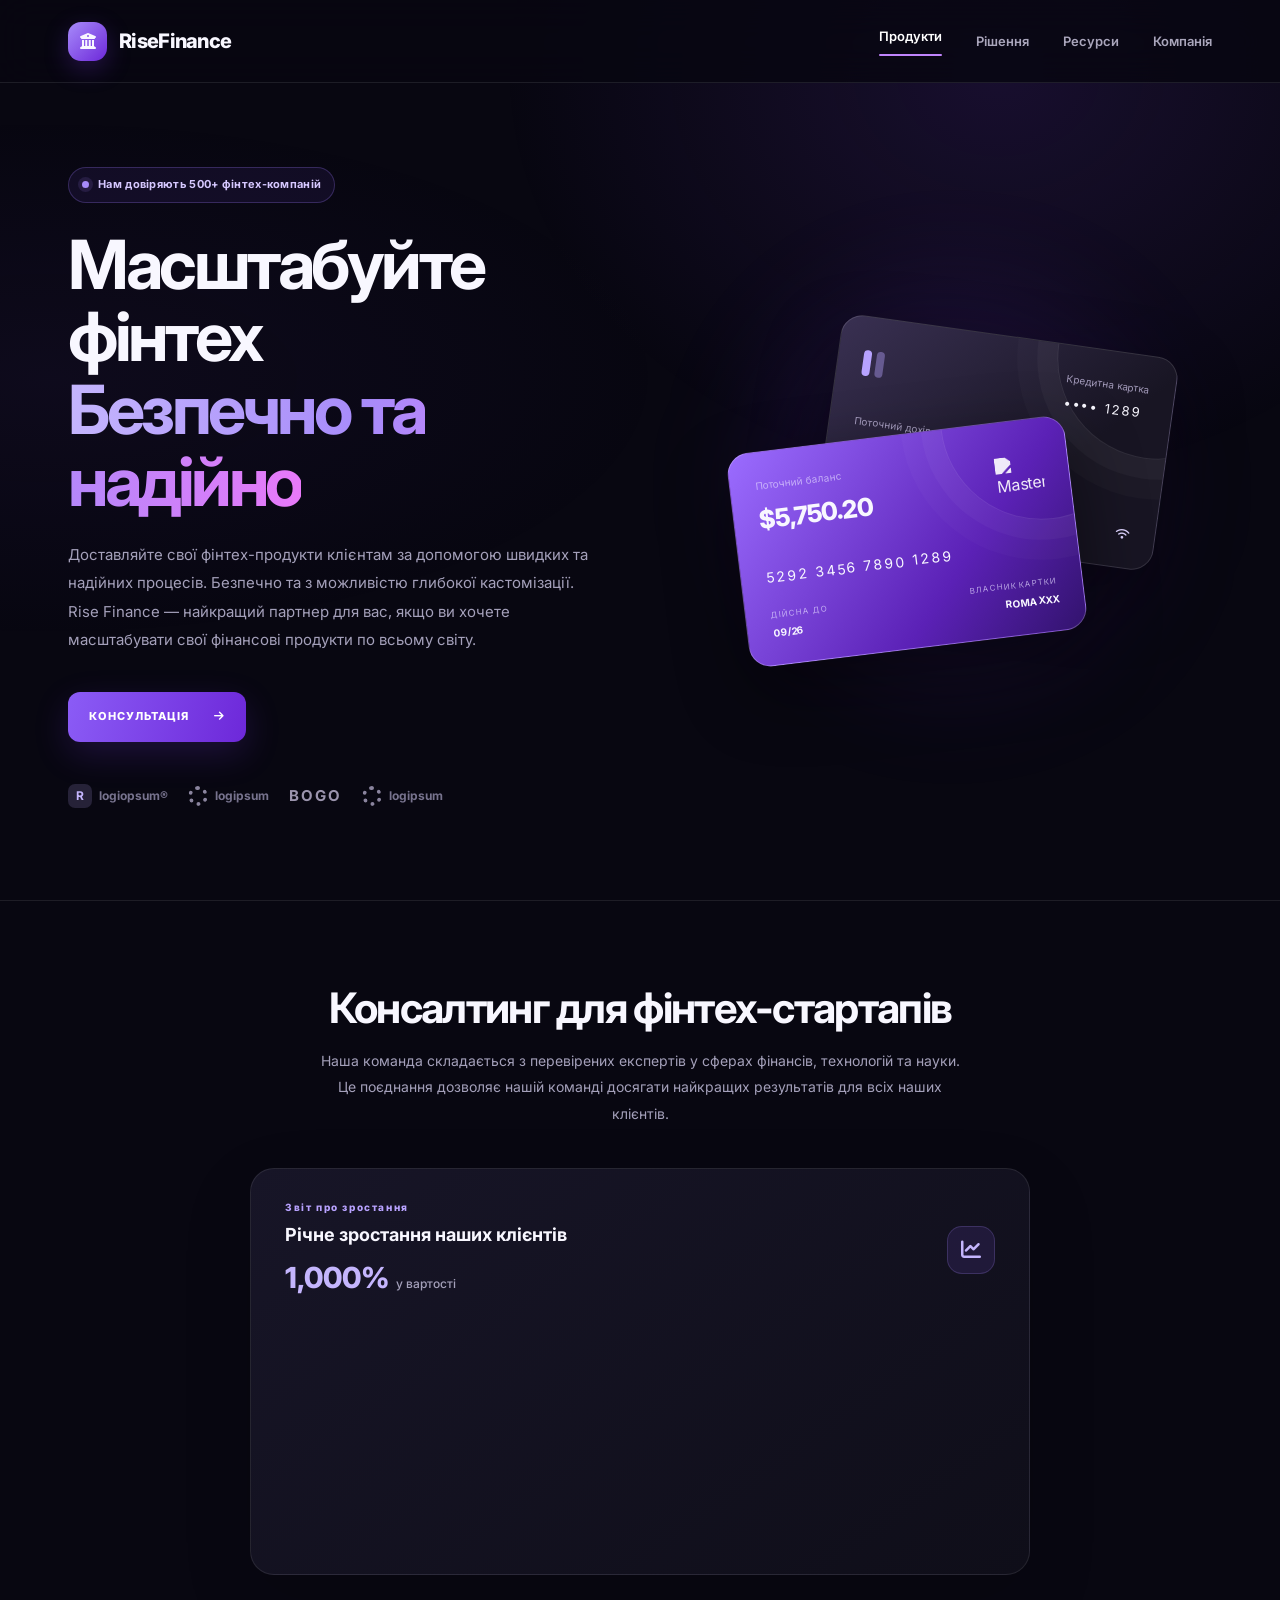
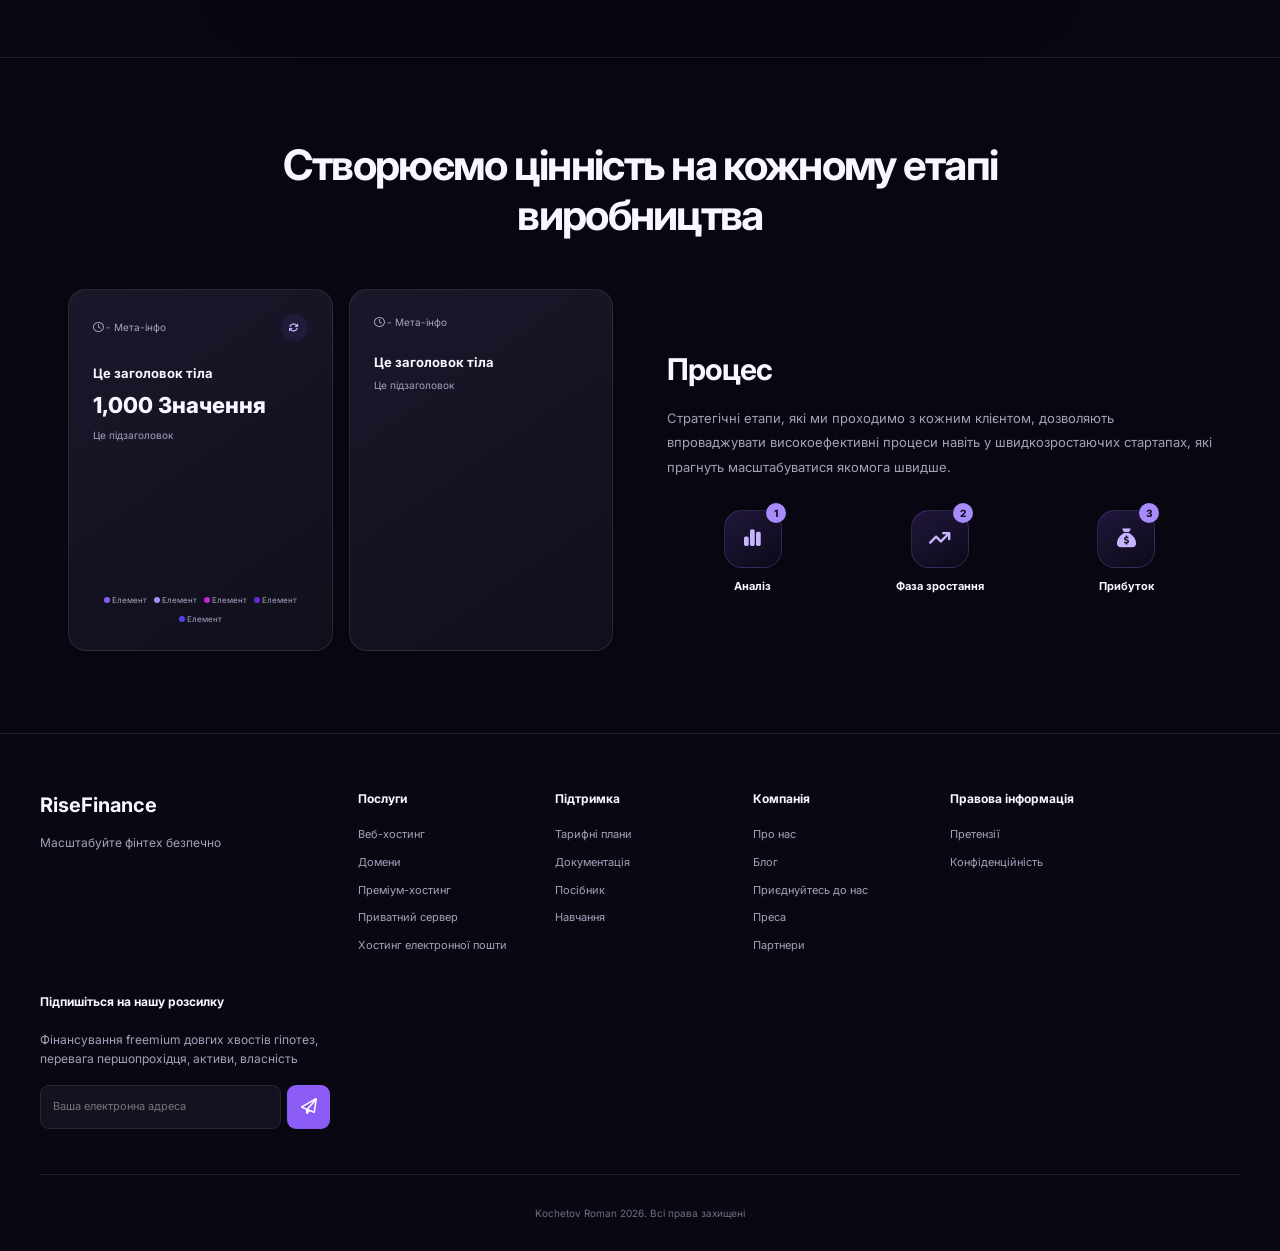
==== commit bee8df1e: "Update card owner name from 'ROMA MALL' to 'ROMA XXX'" ====
--- a/index.html
+++ b/index.html
@@ -113,7 +113,7 @@
                 </div>
                 <div class="card-front-footer">
                   <div><p class="label-tiny">ДІЙСНА ДО</p><p class="value-bold">09/26</p></div>
-                  <div class="text-right"><p class="label-tiny">ВЛАСНИК КАРТКИ</p><p class="value-bold">ROMA MALL</p></div>
+                  <div class="text-right"><p class="label-tiny">ВЛАСНИК КАРТКИ</p><p class="value-bold">ROMA XXX</p></div>
                 </div>
               </div>
             </div>
@@ -429,4 +429,4 @@
   <!-- ГОЛОВНИЙ СКРИПТ -->
   <script type="module" src="assets/js/main.js"></script>
 </body>
-</html>+</html>
